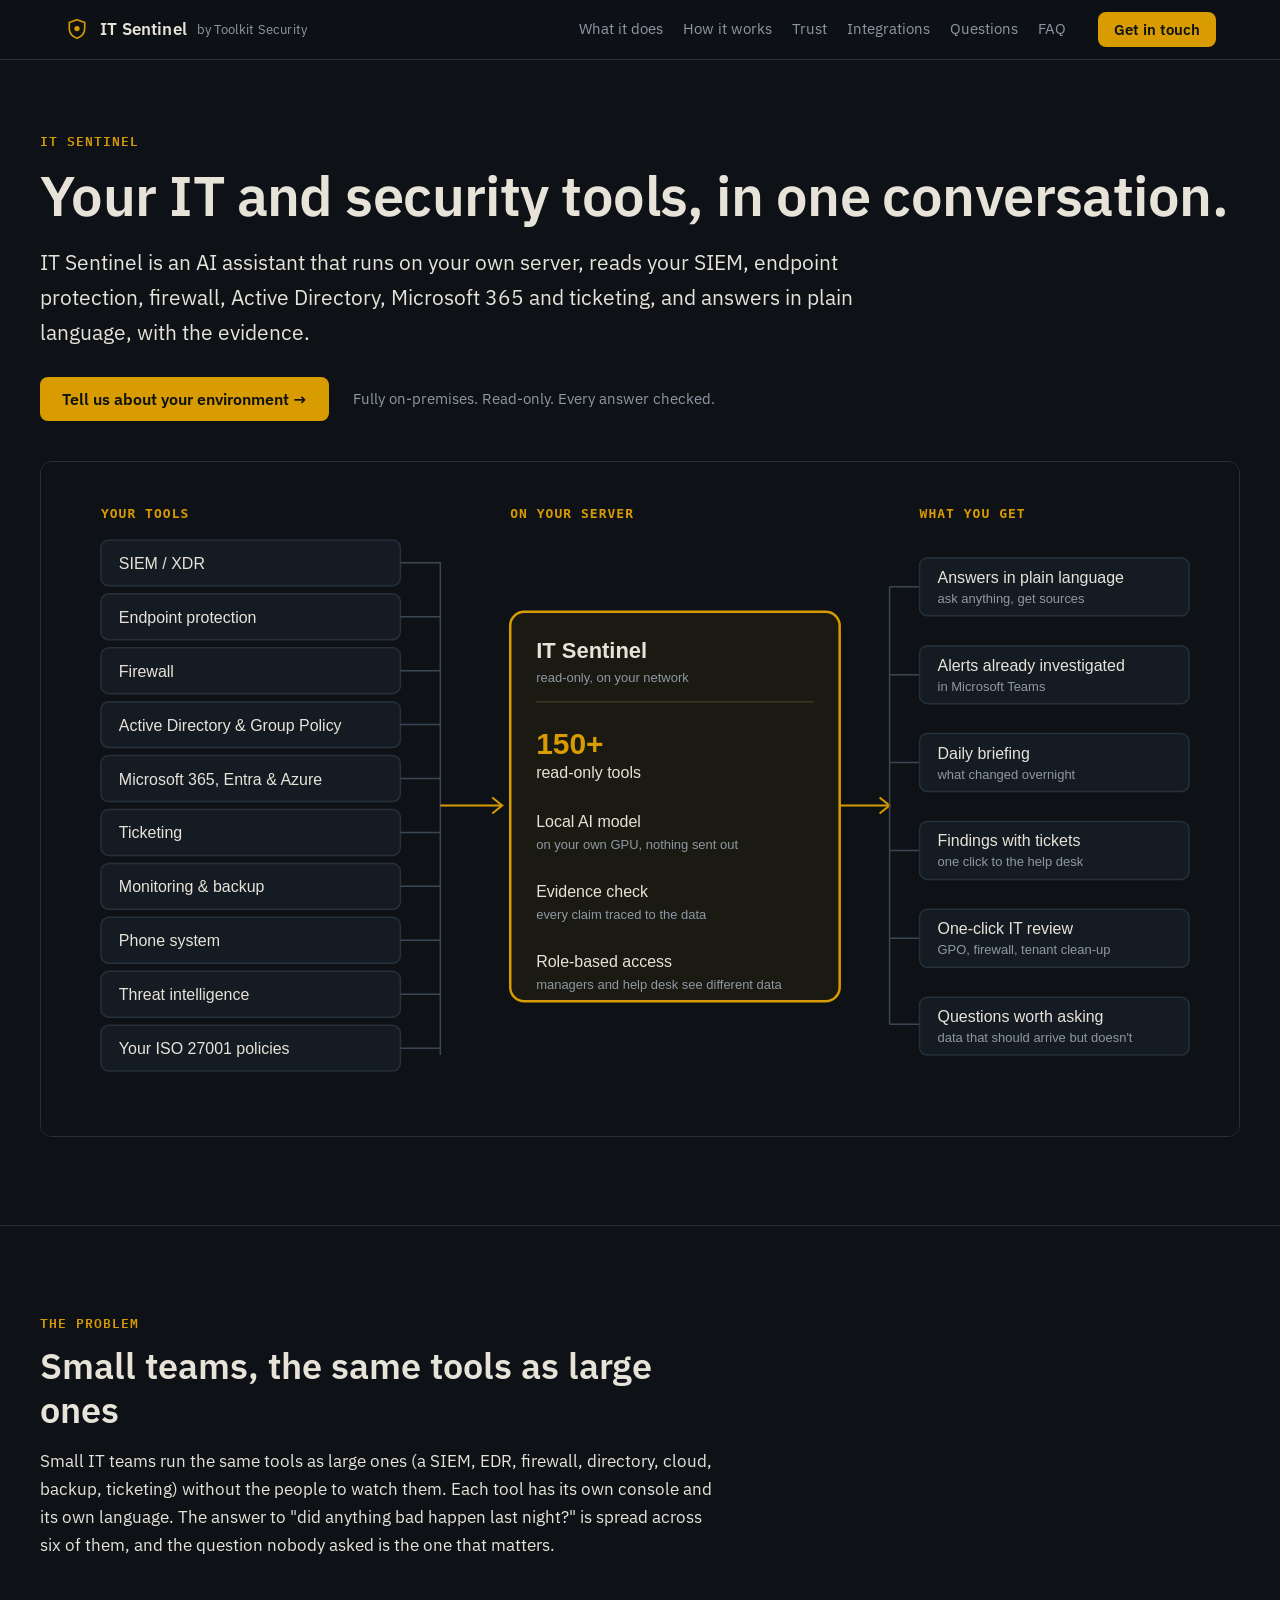
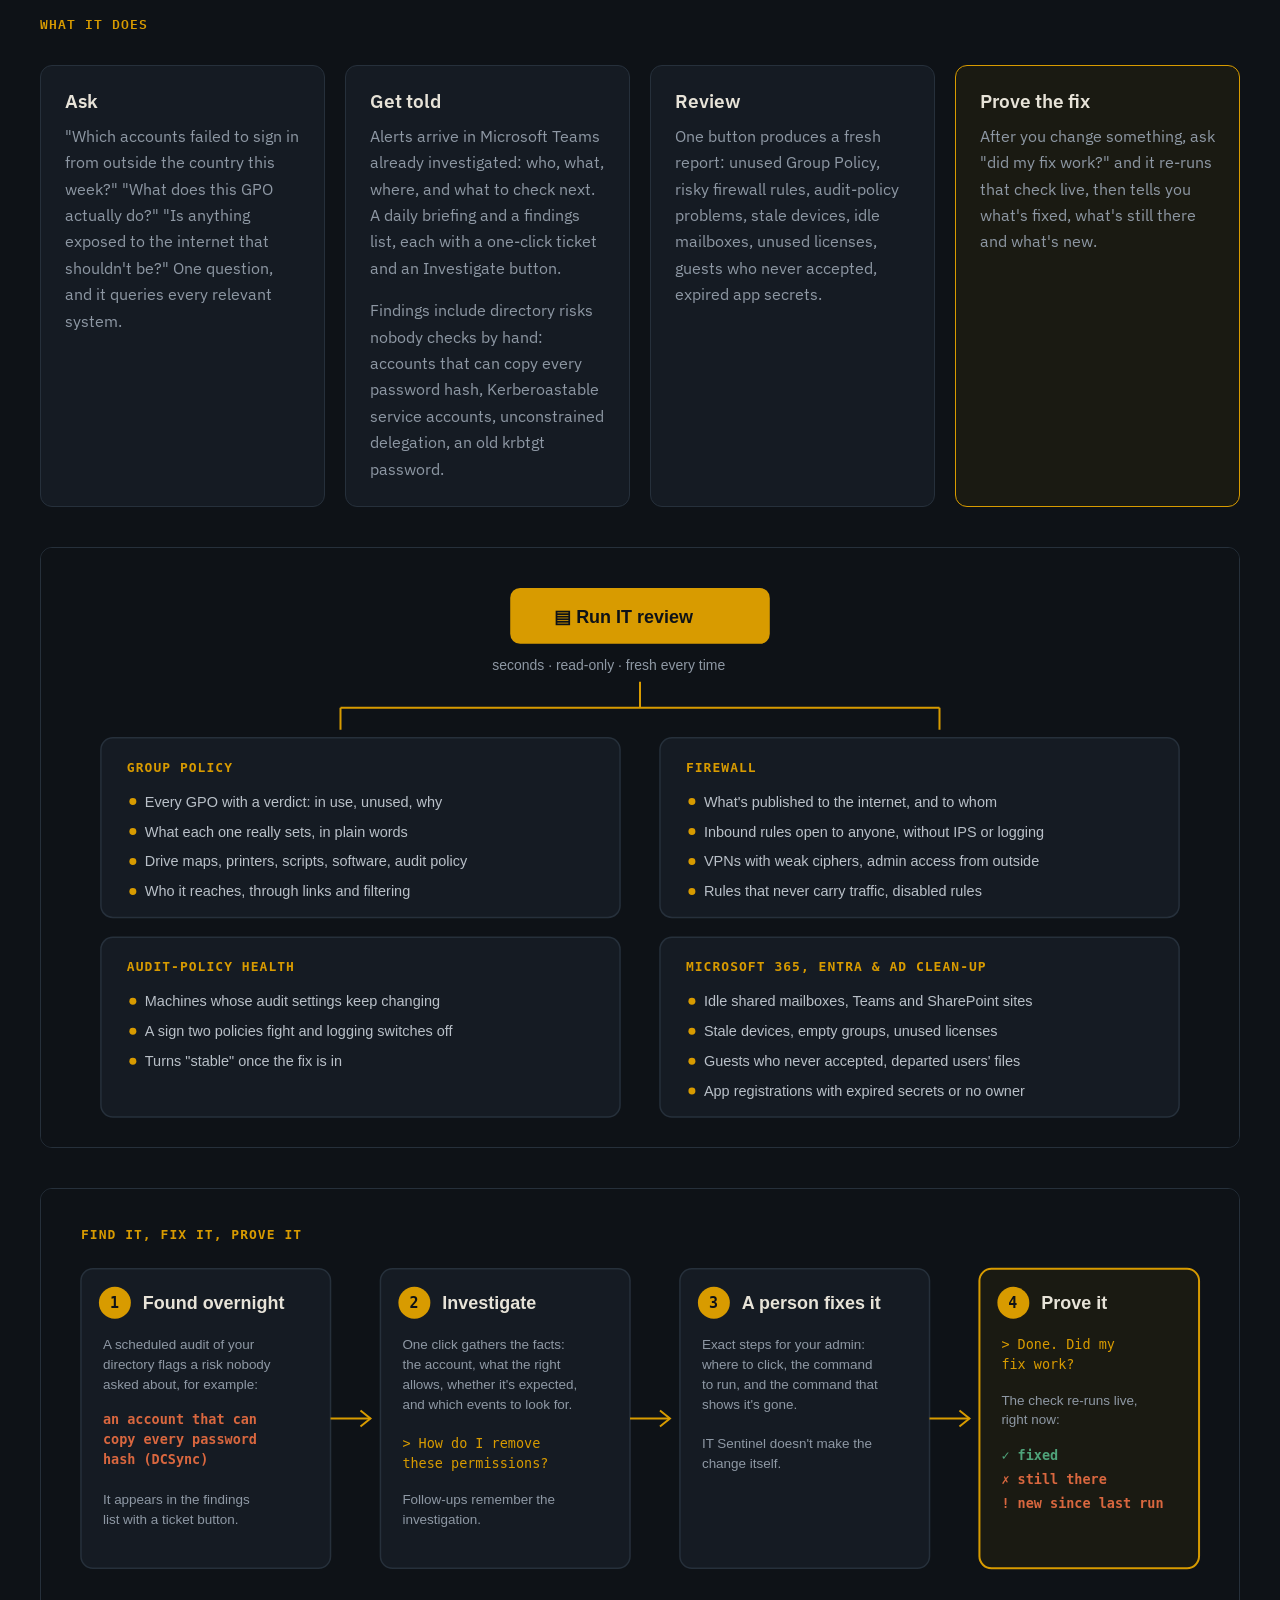
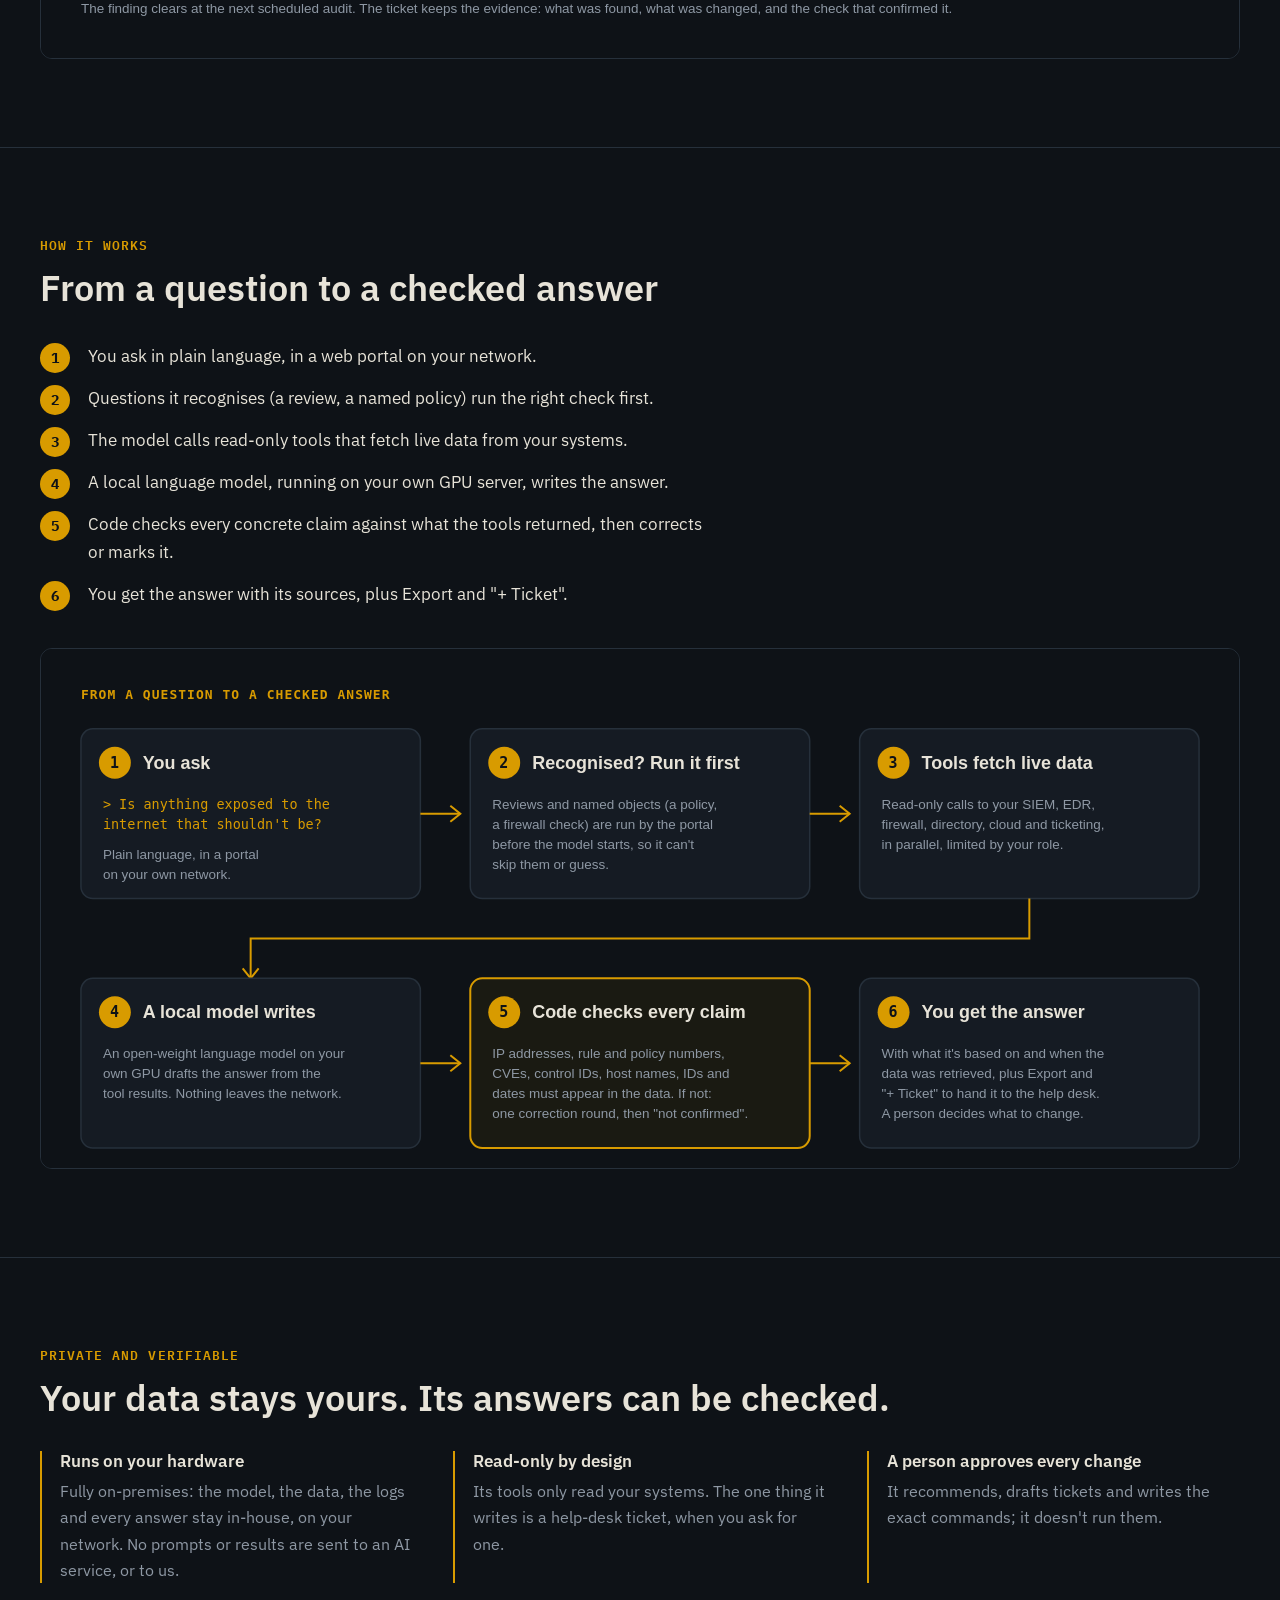
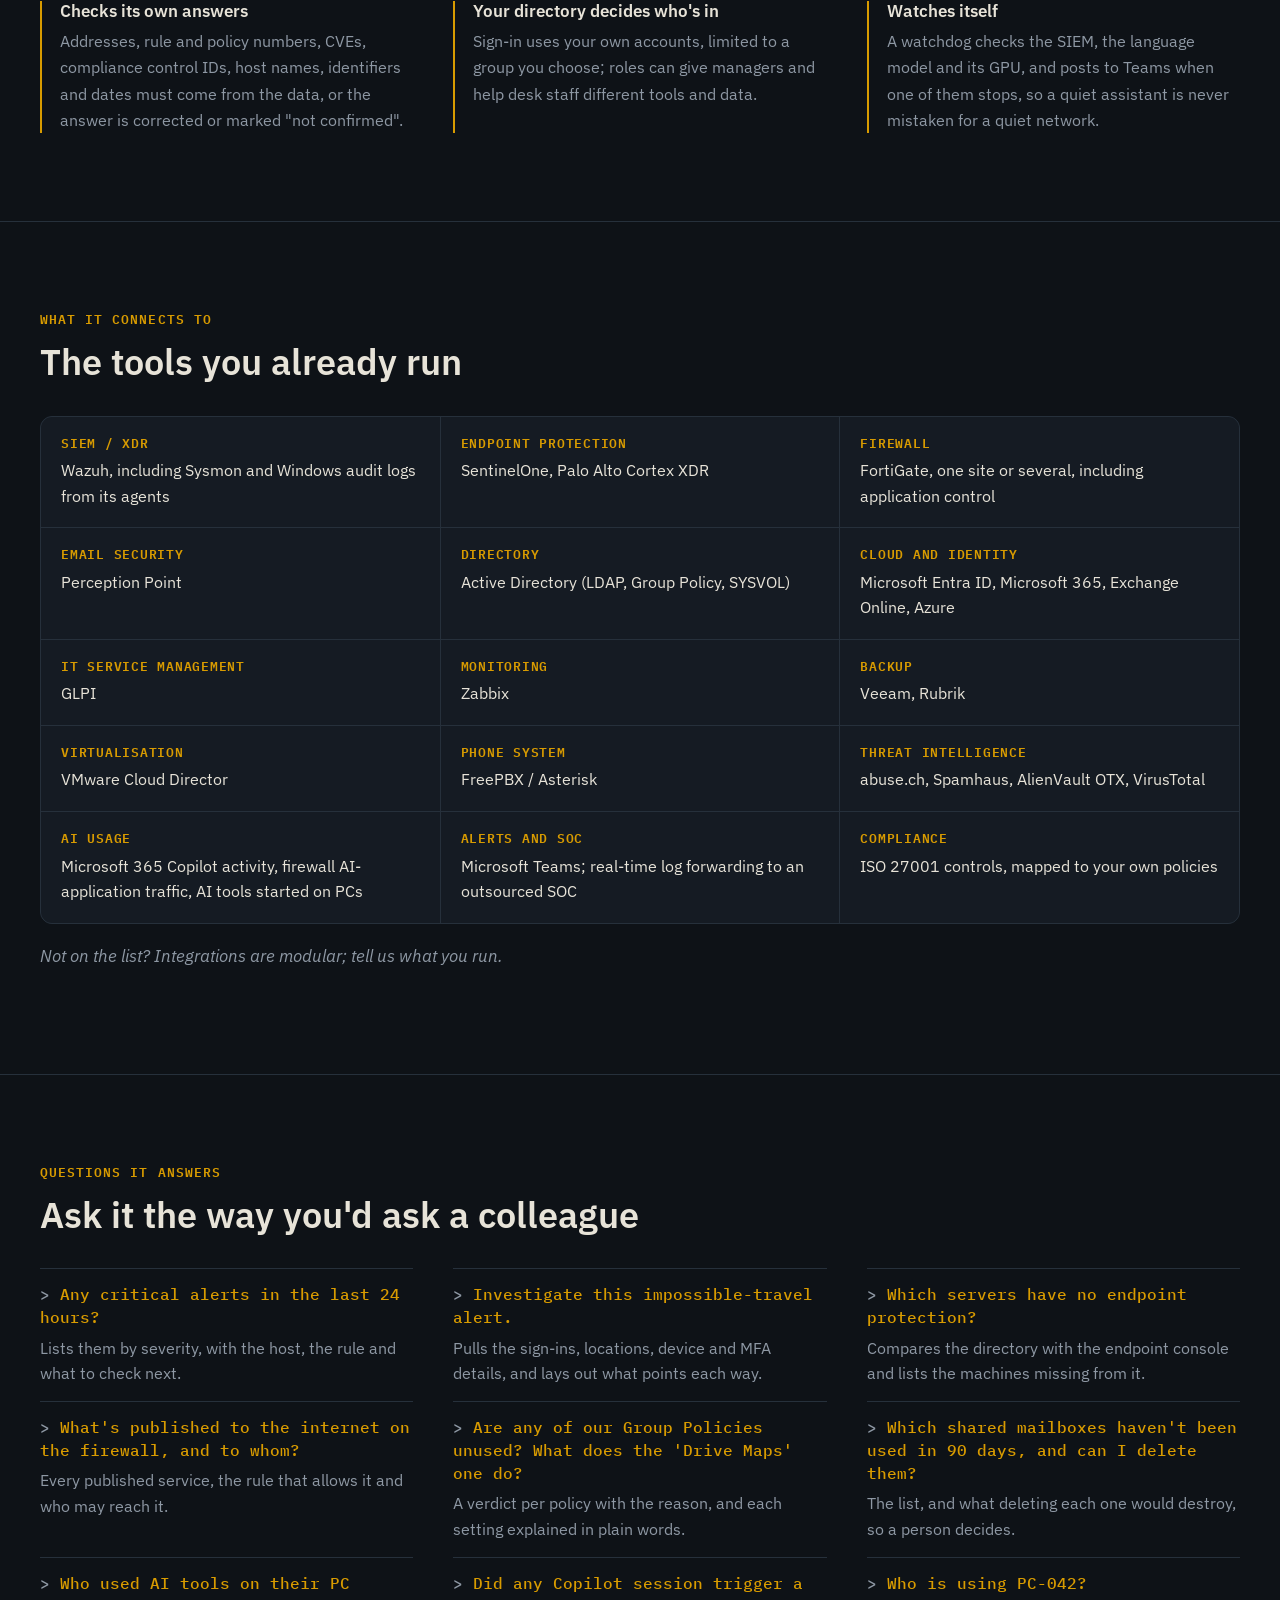
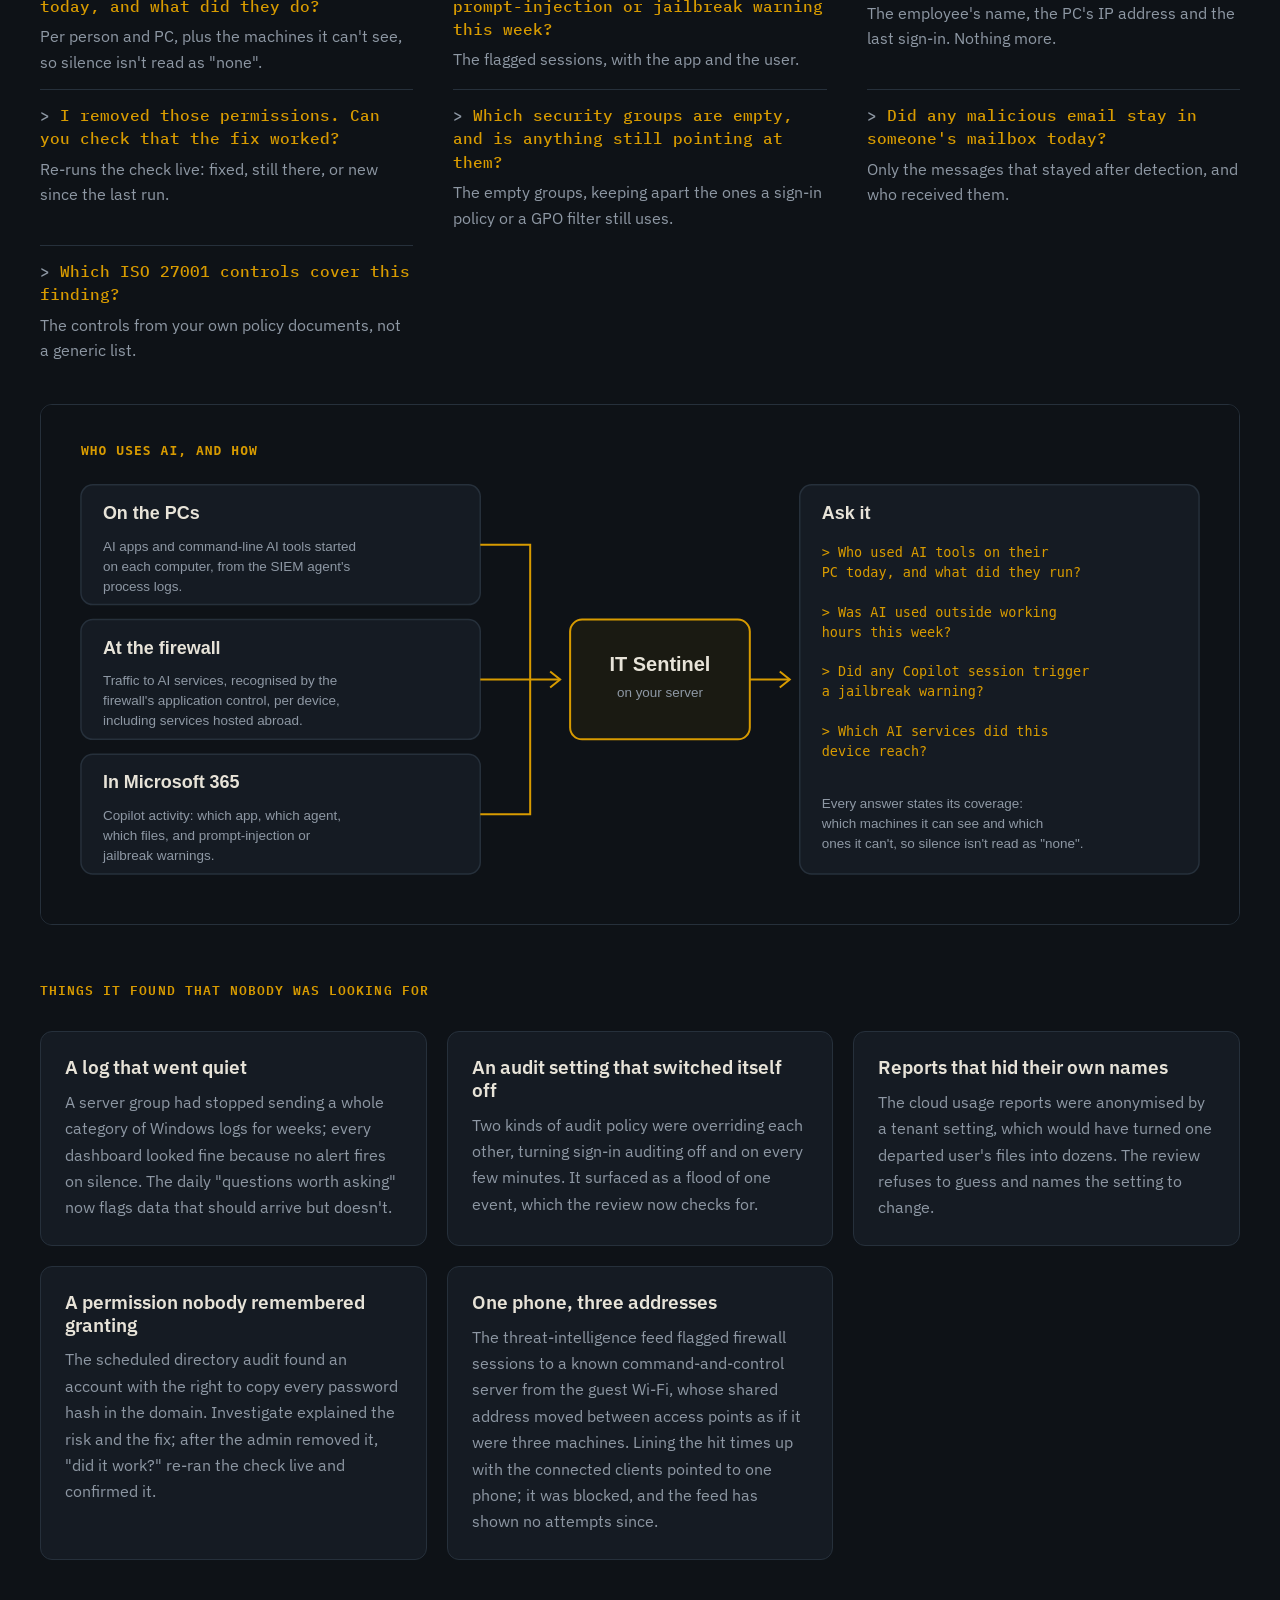
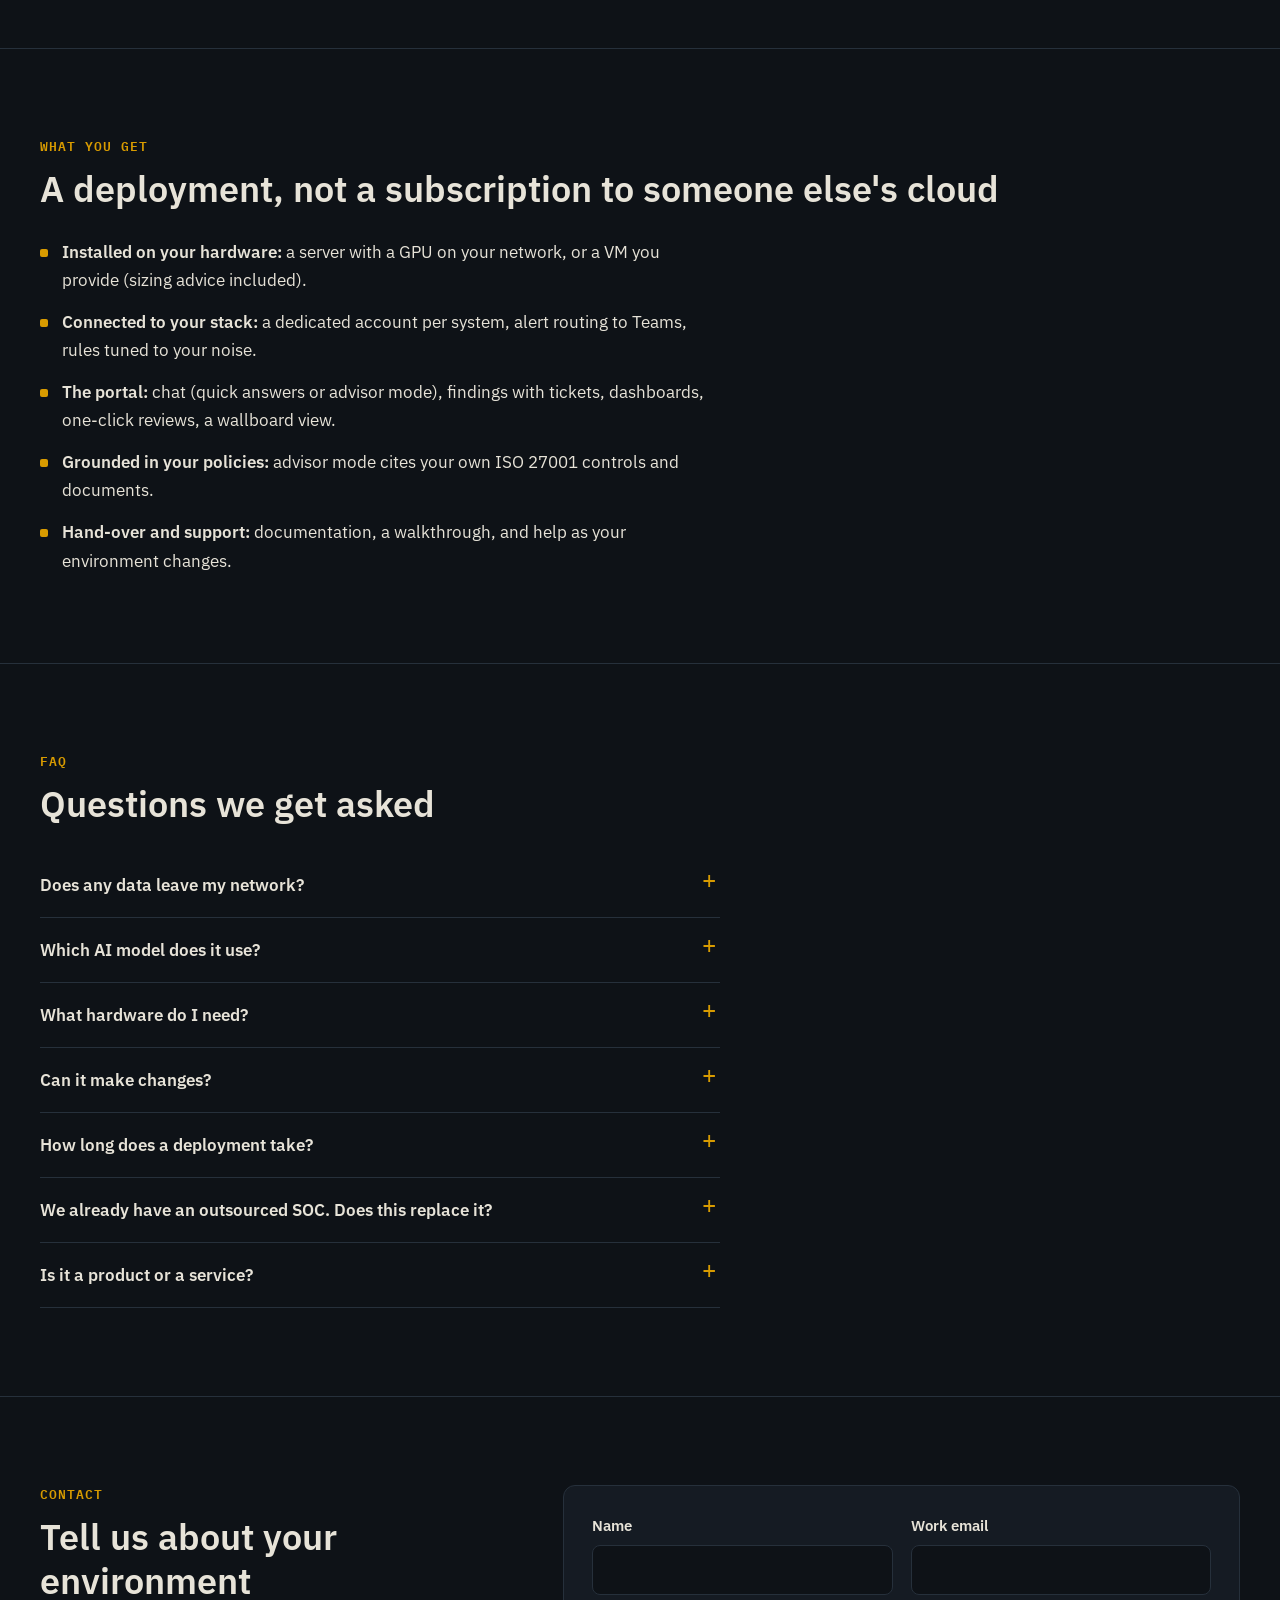
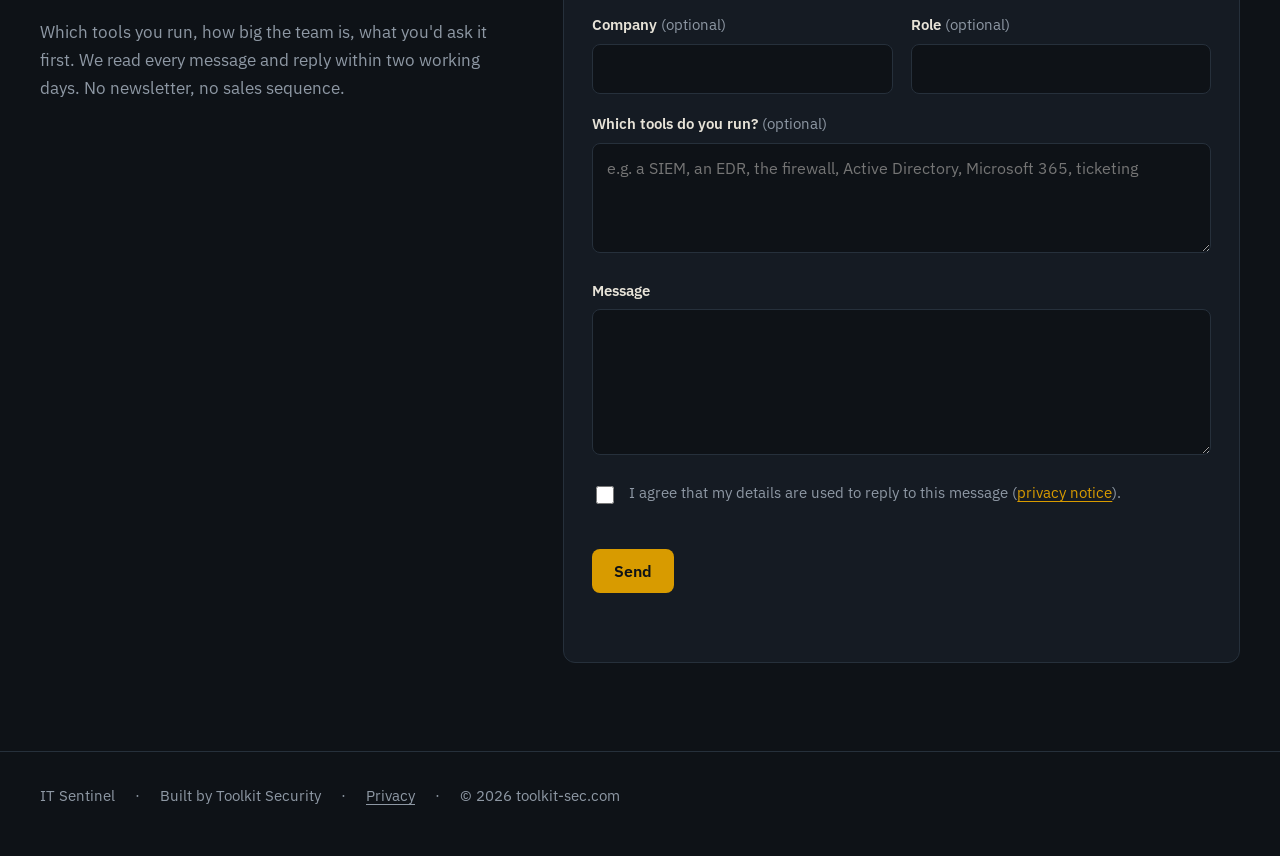
==== index.html @ 35f1684f "IT Sentinel website: home, privacy and 404 pages, contact form function, security headers Co-Authore" ====
<!doctype html>
<html lang="en">
<head>
  <meta charset="utf-8">
  <meta name="viewport" content="width=device-width, initial-scale=1">
  <title>IT Sentinel, built by Toolkit Security</title>
  <meta name="description" content="IT Sentinel is an AI assistant for IT and security teams that runs on your own server, reads your security and IT tools, and answers in plain language, with the evidence.">
  <link rel="canonical" href="https://toolkit-sec.com/">
  <meta name="theme-color" content="#0E1217">
  <meta property="og:type" content="website">
  <meta property="og:site_name" content="IT Sentinel">
  <meta property="og:title" content="IT Sentinel: your IT and security tools, in one conversation">
  <meta property="og:description" content="An AI assistant that runs on your own server, reads your SIEM, endpoint protection, firewall, Active Directory, Microsoft 365 and ticketing, and answers with the evidence.">
  <meta property="og:url" content="https://toolkit-sec.com/">
  <meta property="og:image" content="https://toolkit-sec.com/assets/og-image.png">
  <meta name="twitter:card" content="summary_large_image">
  <link rel="icon" href="/assets/favicon.svg" type="image/svg+xml">
  <link rel="preconnect" href="https://fonts.googleapis.com">
  <link rel="preconnect" href="https://fonts.gstatic.com" crossorigin>
  <link rel="stylesheet" href="https://fonts.googleapis.com/css2?family=IBM+Plex+Mono:wght@400;500;600&family=IBM+Plex+Sans:wght@400;600;700&display=swap">
  <link rel="stylesheet" href="/assets/css/site.css">
  <script src="https://challenges.cloudflare.com/turnstile/v0/api.js" async defer></script>
  <script src="/assets/js/site.js" defer></script>
</head>
<body>
<a class="skip" href="#main">Skip to content</a>

<header class="site-header">
  <div class="inner">
    <a class="brand" href="/"><img src="/assets/favicon.svg" alt="" width="26" height="26">IT Sentinel <small>by Toolkit Security</small></a>
    <nav class="site-nav" aria-label="Sections">
      <a href="#what">What it does</a>
      <a href="#how">How it works</a>
      <a href="#trust">Trust</a>
      <a href="#connects">Integrations</a>
      <a href="#examples">Questions</a>
      <a href="#faq">FAQ</a>
    </nav>
    <a class="btn btn-small" href="#contact">Get in touch</a>
  </div>
</header>

<main id="main">

  <!-- Hero -->
  <section class="section hero" aria-labelledby="hero-title">
    <div class="wrap">
      <p class="eyebrow">IT Sentinel</p>
      <h1 id="hero-title">Your IT and security tools, in one conversation.</h1>
      <p class="lead">IT Sentinel is an AI assistant that runs on your own server, reads your SIEM, endpoint
        protection, firewall, Active Directory, Microsoft 365 and ticketing, and answers in plain
        language, with the evidence.</p>
      <div class="actions">
        <a class="btn" href="#contact">Tell us about your environment →</a>
        <span class="muted">Fully on-premises. Read-only. Every answer checked.</span>
      </div>
      <figure class="figure">
        <img src="/infographics/how-it-works.svg" width="1200" height="675"
             alt="Your tools (SIEM, endpoint protection, firewall, Active Directory, Microsoft 365, ticketing, monitoring, backup, threat intelligence and your policies) feed IT Sentinel on your own server, which gives you answers, alerts, findings and one-click reviews.">
      </figure>
    </div>
  </section>

  <!-- The problem + what it does -->
  <section class="section" id="what" aria-labelledby="what-title">
    <div class="wrap">
      <p class="eyebrow">The problem</p>
      <div class="text">
        <h2 id="what-title">Small teams, the same tools as large ones</h2>
        <p>Small IT teams run the same tools as large ones (a SIEM, EDR, firewall, directory, cloud,
          backup, ticketing) without the people to watch them. Each tool has its own console and its own
          language. The answer to "did anything bad happen last night?" is spread across six of them,
          and the question nobody asked is the one that matters.</p>
      </div>

      <p class="eyebrow spaced">What it does</p>
      <div class="cards">
        <article class="card">
          <h3>Ask</h3>
          <p>"Which accounts failed to sign in from outside the country this week?" "What does this GPO
            actually do?" "Is anything exposed to the internet that shouldn't be?" One question, and it
            queries every relevant system.</p>
        </article>
        <article class="card">
          <h3>Get told</h3>
          <p>Alerts arrive in Microsoft Teams already investigated: who, what, where, and what to check
            next. A daily briefing and a findings list, each with a one-click ticket and an Investigate
            button.</p>
          <p>Findings include directory risks nobody checks by hand: accounts that can copy every
            password hash, Kerberoastable service accounts, unconstrained delegation, an old krbtgt
            password.</p>
        </article>
        <article class="card">
          <h3>Review</h3>
          <p>One button produces a fresh report: unused Group Policy, risky firewall rules, audit-policy
            problems, stale devices, idle mailboxes, unused licenses, guests who never accepted, expired
            app secrets.</p>
        </article>
        <article class="card hot">
          <h3>Prove the fix</h3>
          <p>After you change something, ask "did my fix work?" and it re-runs that check live, then
            tells you what's fixed, what's still there and what's new.</p>
        </article>
      </div>

      <figure class="figure">
        <img src="/infographics/one-click-review.svg" width="1200" height="600" loading="lazy"
             alt="One click runs a fresh IT review covering Group Policy, the firewall, audit-policy health, and Microsoft 365, Entra and Active Directory clean-up.">
      </figure>
      <figure class="figure">
        <img src="/infographics/find-fix-verify.svg" width="1200" height="470" loading="lazy"
             alt="Find it, fix it, prove it: a scheduled audit finds a risk, one click investigates it, a person applies the exact fix, and asking 'did my fix work?' re-runs the check live.">
      </figure>
    </div>
  </section>

  <!-- How it works -->
  <section class="section" id="how" aria-labelledby="how-title">
    <div class="wrap">
      <p class="eyebrow">How it works</p>
      <h2 id="how-title">From a question to a checked answer</h2>
      <ol class="steps">
        <li>You ask in plain language, in a web portal on your network.</li>
        <li>Questions it recognises (a review, a named policy) run the right check first.</li>
        <li>The model calls read-only tools that fetch live data from your systems.</li>
        <li>A local language model, running on your own GPU server, writes the answer.</li>
        <li>Code checks every concrete claim against what the tools returned, then corrects or marks it.</li>
        <li>You get the answer with its sources, plus Export and "+ Ticket".</li>
      </ol>
      <figure class="figure">
        <img src="/infographics/answer-pipeline.svg" width="1200" height="520" loading="lazy"
             alt="Six steps: you ask; recognised questions run the right check first; read-only tools fetch live data; a local model writes the answer; code checks every claim against the data; you get the answer with sources, export and a ticket button.">
      </figure>
    </div>
  </section>

  <!-- Trust -->
  <section class="section" id="trust" aria-labelledby="trust-title">
    <div class="wrap">
      <p class="eyebrow">Private and verifiable</p>
      <h2 id="trust-title">Your data stays yours. Its answers can be checked.</h2>
      <div class="points">
        <div><h3>Runs on your hardware</h3>
          <p>Fully on-premises: the model, the data, the logs and every answer stay in-house, on your
            network. No prompts or results are sent to an AI service, or to us.</p></div>
        <div><h3>Read-only by design</h3>
          <p>Its tools only read your systems. The one thing it writes is a help-desk ticket, when you
            ask for one.</p></div>
        <div><h3>A person approves every change</h3>
          <p>It recommends, drafts tickets and writes the exact commands; it doesn't run them.</p></div>
        <div><h3>Checks its own answers</h3>
          <p>Addresses, rule and policy numbers, CVEs, compliance control IDs, host names, identifiers
            and dates must come from the data, or the answer is corrected or marked "not confirmed".</p></div>
        <div><h3>Your directory decides who's in</h3>
          <p>Sign-in uses your own accounts, limited to a group you choose; roles can give managers and
            help desk staff different tools and data.</p></div>
        <div><h3>Watches itself</h3>
          <p>A watchdog checks the SIEM, the language model and its GPU, and posts to Teams when one of
            them stops, so a quiet assistant is never mistaken for a quiet network.</p></div>
      </div>
    </div>
  </section>

  <!-- Integrations -->
  <section class="section" id="connects" aria-labelledby="connects-title">
    <div class="wrap">
      <p class="eyebrow">What it connects to</p>
      <h2 id="connects-title">The tools you already run</h2>
      <dl class="grid-int">
        <div><dt>SIEM / XDR</dt><dd>Wazuh, including Sysmon and Windows audit logs from its agents</dd></div>
        <div><dt>Endpoint protection</dt><dd>SentinelOne, Palo Alto Cortex XDR</dd></div>
        <div><dt>Firewall</dt><dd>FortiGate, one site or several, including application control</dd></div>
        <div><dt>Email security</dt><dd>Perception Point</dd></div>
        <div><dt>Directory</dt><dd>Active Directory (LDAP, Group Policy, SYSVOL)</dd></div>
        <div><dt>Cloud and identity</dt><dd>Microsoft Entra ID, Microsoft 365, Exchange Online, Azure</dd></div>
        <div><dt>IT service management</dt><dd>GLPI</dd></div>
        <div><dt>Monitoring</dt><dd>Zabbix</dd></div>
        <div><dt>Backup</dt><dd>Veeam, Rubrik</dd></div>
        <div><dt>Virtualisation</dt><dd>VMware Cloud Director</dd></div>
        <div><dt>Phone system</dt><dd>FreePBX / Asterisk</dd></div>
        <div><dt>Threat intelligence</dt><dd>abuse.ch, Spamhaus, AlienVault OTX, VirusTotal</dd></div>
        <div><dt>AI usage</dt><dd>Microsoft 365 Copilot activity, firewall AI-application traffic, AI tools started on PCs</dd></div>
        <div><dt>Alerts and SOC</dt><dd>Microsoft Teams; real-time log forwarding to an outsourced SOC</dd></div>
        <div><dt>Compliance</dt><dd>ISO 27001 controls, mapped to your own policies</dd></div>
      </dl>
      <p class="note">Not on the list? Integrations are modular; tell us what you run.</p>
    </div>
  </section>

  <!-- Example questions -->
  <section class="section" id="examples" aria-labelledby="examples-title">
    <div class="wrap">
      <p class="eyebrow">Questions it answers</p>
      <h2 id="examples-title">Ask it the way you'd ask a colleague</h2>
      <dl class="qa">
        <div><dt>Any critical alerts in the last 24 hours?</dt>
          <dd>Lists them by severity, with the host, the rule and what to check next.</dd></div>
        <div><dt>Investigate this impossible-travel alert.</dt>
          <dd>Pulls the sign-ins, locations, device and MFA details, and lays out what points each way.</dd></div>
        <div><dt>Which servers have no endpoint protection?</dt>
          <dd>Compares the directory with the endpoint console and lists the machines missing from it.</dd></div>
        <div><dt>What's published to the internet on the firewall, and to whom?</dt>
          <dd>Every published service, the rule that allows it and who may reach it.</dd></div>
        <div><dt>Are any of our Group Policies unused? What does the 'Drive Maps' one do?</dt>
          <dd>A verdict per policy with the reason, and each setting explained in plain words.</dd></div>
        <div><dt>Which shared mailboxes haven't been used in 90 days, and can I delete them?</dt>
          <dd>The list, and what deleting each one would destroy, so a person decides.</dd></div>
        <div><dt>Who used AI tools on their PC today, and what did they do?</dt>
          <dd>Per person and PC, plus the machines it can't see, so silence isn't read as "none".</dd></div>
        <div><dt>Did any Copilot session trigger a prompt-injection or jailbreak warning this week?</dt>
          <dd>The flagged sessions, with the app and the user.</dd></div>
        <div><dt>Who is using PC-042?</dt>
          <dd>The employee's name, the PC's IP address and the last sign-in. Nothing more.</dd></div>
        <div><dt>I removed those permissions. Can you check that the fix worked?</dt>
          <dd>Re-runs the check live: fixed, still there, or new since the last run.</dd></div>
        <div><dt>Which security groups are empty, and is anything still pointing at them?</dt>
          <dd>The empty groups, keeping apart the ones a sign-in policy or a GPO filter still uses.</dd></div>
        <div><dt>Did any malicious email stay in someone's mailbox today?</dt>
          <dd>Only the messages that stayed after detection, and who received them.</dd></div>
        <div><dt>Which ISO 27001 controls cover this finding?</dt>
          <dd>The controls from your own policy documents, not a generic list.</dd></div>
      </dl>

      <figure class="figure">
        <img src="/infographics/ai-usage.svg" width="1200" height="520" loading="lazy"
             alt="Who uses AI, and how: AI tools started on the PCs, AI traffic seen by the firewall, and Microsoft 365 Copilot activity feed one answer, which always states which machines it can and can't see.">
      </figure>

      <div class="stories">
        <p class="eyebrow">Things it found that nobody was looking for</p>
        <div class="cards">
          <article class="card"><h3>A log that went quiet</h3>
            <p>A server group had stopped sending a whole category of Windows logs for weeks; every
              dashboard looked fine because no alert fires on silence. The daily "questions worth asking"
              now flags data that should arrive but doesn't.</p></article>
          <article class="card"><h3>An audit setting that switched itself off</h3>
            <p>Two kinds of audit policy were overriding each other, turning sign-in auditing off and on
              every few minutes. It surfaced as a flood of one event, which the review now checks for.</p></article>
          <article class="card"><h3>Reports that hid their own names</h3>
            <p>The cloud usage reports were anonymised by a tenant setting, which would have turned one
              departed user's files into dozens. The review refuses to guess and names the setting to
              change.</p></article>
          <article class="card"><h3>A permission nobody remembered granting</h3>
            <p>The scheduled directory audit found an account with the right to copy every password hash
              in the domain. Investigate explained the risk and the fix; after the admin removed it, "did
              it work?" re-ran the check live and confirmed it.</p></article>
          <article class="card"><h3>One phone, three addresses</h3>
            <p>The threat-intelligence feed flagged firewall sessions to a known command-and-control server
              from the guest Wi-Fi, whose shared address moved between access points as if it were three
              machines. Lining the hit times up with the connected clients pointed to one phone; it was
              blocked, and the feed has shown no attempts since.</p></article>
        </div>
      </div>
    </div>
  </section>

  <!-- What you get -->
  <section class="section" id="get" aria-labelledby="get-title">
    <div class="wrap">
      <p class="eyebrow">What you get</p>
      <h2 id="get-title">A deployment, not a subscription to someone else's cloud</h2>
      <ul class="list">
        <li><strong>Installed on your hardware:</strong> a server with a GPU on your network, or a VM you
          provide (sizing advice included).</li>
        <li><strong>Connected to your stack:</strong> a dedicated account per system, alert routing to
          Teams, rules tuned to your noise.</li>
        <li><strong>The portal:</strong> chat (quick answers or advisor mode), findings with tickets,
          dashboards, one-click reviews, a wallboard view.</li>
        <li><strong>Grounded in your policies:</strong> advisor mode cites your own ISO 27001 controls and
          documents.</li>
        <li><strong>Hand-over and support:</strong> documentation, a walkthrough, and help as your
          environment changes.</li>
      </ul>
    </div>
  </section>

  <!-- FAQ -->
  <section class="section" id="faq" aria-labelledby="faq-title">
    <div class="wrap">
      <p class="eyebrow">FAQ</p>
      <h2 id="faq-title">Questions we get asked</h2>
      <div class="faq">
        <details><summary>Does any data leave my network?</summary>
          <p>No. IT Sentinel is fully on-premises: everything it collects, stores and writes stays on your
            server. Nothing goes to an AI service, and nothing comes to us. Integrations that are
            themselves cloud services (Microsoft 365, a cloud EDR) are read through their APIs into your
            server, as your admins already do.</p></details>
        <details><summary>Which AI model does it use?</summary>
          <p>An open-weight model that runs locally; the exact model depends on your hardware.</p></details>
        <details><summary>What hardware do I need?</summary>
          <p>A server or workstation with a recent NVIDIA GPU (16 GB of VRAM is a good start). Exact sizing
            depends on your environment.</p></details>
        <details><summary>Can it make changes?</summary>
          <p>No. It's read-only. It drafts tickets and exact steps for a person.</p></details>
        <details><summary>How long does a deployment take?</summary>
          <p>It depends on how many systems you connect. First answers usually come within days, tuning
            over the first weeks.</p></details>
        <details><summary>We already have an outsourced SOC. Does this replace it?</summary>
          <p>No, it works next to it. It can forward the logs your SOC needs in real time, and it answers
            the questions a SOC doesn't: what's in your directory, your Microsoft 365 tenant and your Group
            Policy.</p></details>
        <details><summary>Is it a product or a service?</summary>
          <p>Both: the software plus the work of connecting and tuning it.</p></details>
      </div>
    </div>
  </section>

  <!-- Contact -->
  <section class="section" id="contact" aria-labelledby="contact-title">
    <div class="wrap contact-grid">
      <div>
        <p class="eyebrow">Contact</p>
        <h2 id="contact-title">Tell us about your environment</h2>
        <p class="muted">Which tools you run, how big the team is, what you'd ask it first. We read every
          message and reply within two working days. No newsletter, no sales sequence.</p>
      </div>
      <div>
        <form id="contact-form" action="/api/contact" method="post" novalidate>
          <div class="row2">
            <div><label for="f-name">Name</label>
              <input id="f-name" name="name" type="text" autocomplete="name" maxlength="120" required></div>
            <div><label for="f-email">Work email</label>
              <input id="f-email" name="email" type="email" autocomplete="email" maxlength="200" required></div>
          </div>
          <div class="row2">
            <div><label for="f-company">Company <span class="opt">(optional)</span></label>
              <input id="f-company" name="company" type="text" autocomplete="organization" maxlength="160"></div>
            <div><label for="f-role">Role <span class="opt">(optional)</span></label>
              <input id="f-role" name="role" type="text" autocomplete="organization-title" maxlength="120"></div>
          </div>
          <div><label for="f-tools">Which tools do you run? <span class="opt">(optional)</span></label>
            <textarea id="f-tools" name="tools" maxlength="1000" rows="3"
                      placeholder="e.g. a SIEM, an EDR, the firewall, Active Directory, Microsoft 365, ticketing"></textarea></div>
          <div><label for="f-message">Message</label>
            <textarea id="f-message" name="message" maxlength="4000" rows="5" required></textarea></div>
          <label class="consent"><input type="checkbox" name="consent" value="on" required>
            <span>I agree that my details are used to reply to this message (<a href="/privacy">privacy notice</a>).</span></label>
          <div class="cf-turnstile" data-sitekey="REPLACE_WITH_TURNSTILE_SITE_KEY" data-theme="dark"></div>
          <div><button class="btn" type="submit">Send</button></div>
          <p class="status" id="form-status" role="status" aria-live="polite"></p>
        </form>
        <div class="thanks" id="thanks" tabindex="-1">
          <h3>Thanks, your message is on its way.</h3>
          <p class="muted">We'll reply within two working days.</p>
        </div>
      </div>
    </div>
  </section>
</main>

<footer class="site-footer">
  <div class="wrap">
    <span>IT Sentinel</span><span>·</span><span>Built by Toolkit Security</span><span>·</span>
    <a href="/privacy">Privacy</a><span>·</span><span>© <span id="year">2026</span> toolkit-sec.com</span>
  </div>
</footer>
</body>
</html>
---- assets/css/site.css ----
/* IT Sentinel, built by Toolkit Security
   All colours, fonts and radii are the tokens in :root. Change the theme there only. */

:root {
  --bg:          #0E1217;  /* page background */
  --panel:       #151B23;  /* cards, header, form fields */
  --panel-hot:   #1A1A12;  /* highlighted card */
  --line:        #26303B;  /* borders, dividers */
  --line-strong: #3A4654;  /* hover borders */
  --text:        #E7E3D8;  /* body text */
  --muted:       #8E98A4;  /* secondary text */
  --accent:      #D89B00;  /* buttons, links, key labels (sparingly) */
  --accent-ink:  #0E1217;  /* text on an accent background */
  --accent-soft: rgba(216, 155, 0, .12);
  --question:    #D89B00;  /* example questions, set in mono */
  --ok:          #4FA37A;
  --risk:        #D9673F;

  --font-sans: 'IBM Plex Sans', system-ui, -apple-system, 'Segoe UI', Arial, sans-serif;
  --font-mono: 'IBM Plex Mono', ui-monospace, 'Cascadia Code', Consolas, monospace;
  --radius:    12px;
  --radius-sm: 8px;
  --measure:   68ch;
  --wide:      1200px;
}

*, *::before, *::after { box-sizing: border-box; }
html { -webkit-text-size-adjust: 100%; scroll-padding-top: 76px; }
@media (prefers-reduced-motion: no-preference) { html { scroll-behavior: smooth; } }

body {
  margin: 0;
  background: var(--bg);
  color: var(--text);
  font: 400 17px/1.65 var(--font-sans);
}
img { max-width: 100%; height: auto; display: block; }
a { color: var(--accent); text-underline-offset: 3px; }
a:hover { text-decoration-thickness: 2px; }
:focus-visible { outline: 2px solid var(--accent); outline-offset: 3px; border-radius: 4px; }
strong { color: var(--text); font-weight: 600; }

.skip { position: absolute; left: -999px; top: 8px; background: var(--accent); color: var(--accent-ink);
        padding: 8px 14px; border-radius: var(--radius-sm); font-weight: 600; z-index: 100; }
.skip:focus { left: 16px; }

/* ── Header ─────────────────────────────────────────────── */
.site-header {
  position: sticky; top: 0; z-index: 50;
  background: color-mix(in srgb, var(--bg) 92%, transparent);
  backdrop-filter: blur(6px);
  border-bottom: 1px solid var(--line);
}
.site-header .inner {
  max-width: var(--wide); margin: 0 auto; padding: 12px 24px;
  display: flex; align-items: center; gap: 24px;
}
.brand { display: flex; align-items: center; gap: 10px; color: var(--text); text-decoration: none;
         font-weight: 600; letter-spacing: .01em; white-space: nowrap; }
.brand img { width: 26px; height: 26px; }
.brand small { color: var(--muted); font-weight: 400; font-size: 13px; }
.site-nav { display: flex; gap: 20px; margin-left: auto; }
.site-nav a { color: var(--muted); text-decoration: none; font-size: 15px; }
.site-nav a:hover { color: var(--text); }
.site-header .btn { margin-left: 8px; }
@media (max-width: 900px) {
  .site-nav { display: none; }
  .site-header .btn { margin-left: auto; }
  .brand small { display: none; }
}

/* ── Buttons ────────────────────────────────────────────── */
.btn {
  display: inline-block; background: var(--accent); color: var(--accent-ink);
  font: 600 16px/1 var(--font-sans); padding: 14px 22px; border-radius: var(--radius-sm);
  border: 0; cursor: pointer; text-decoration: none;
}
.btn:hover { filter: brightness(1.08); text-decoration: none; }
.btn-small { padding: 10px 16px; font-size: 15px; }
.btn[disabled] { opacity: .6; cursor: progress; }

/* ── Layout ─────────────────────────────────────────────── */
main { display: block; }
.section { padding: 88px 24px; border-top: 1px solid var(--line); }
.section:first-of-type { border-top: 0; }
.wrap { max-width: var(--wide); margin: 0 auto; }
.text { max-width: var(--measure); }
.eyebrow { font: 600 13px/1.4 var(--font-mono); color: var(--accent); letter-spacing: .08em;
           text-transform: uppercase; margin: 0 0 12px; }
h1, h2, h3 { line-height: 1.2; margin: 0 0 16px; font-weight: 600; }
h1 { font-size: clamp(34px, 5.5vw, 56px); letter-spacing: -.01em; }
h2 { font-size: clamp(26px, 3.6vw, 36px); }
h3 { font-size: 19px; }
p { margin: 0 0 16px; }
.lead { font-size: clamp(18px, 2.2vw, 21px); color: var(--text); }
.muted { color: var(--muted); }
.figure { margin: 40px 0 0; }
.figure img { width: 100%; border: 1px solid var(--line); border-radius: var(--radius); }
.figure figcaption { color: var(--muted); font-size: 14px; margin-top: 10px; }

/* ── Hero ───────────────────────────────────────────────── */
.hero { padding-top: 72px; }
.hero .lead { max-width: var(--measure); margin-bottom: 28px; }
.hero .actions { display: flex; flex-wrap: wrap; gap: 16px 24px; align-items: center; }
.hero .actions .muted { font-size: 15px; }

/* ── Cards ──────────────────────────────────────────────── */
.cards { display: grid; gap: 20px; grid-template-columns: repeat(auto-fit, minmax(250px, 1fr)); margin-top: 32px; }
.card { background: var(--panel); border: 1px solid var(--line); border-radius: var(--radius); padding: 24px; }
.card.hot { background: var(--panel-hot); border-color: var(--accent); }
.card h3 { margin-bottom: 10px; }
.card p, .card li { color: var(--muted); font-size: 16px; }
.card p:last-child { margin-bottom: 0; }

/* ── Steps (how it works) ───────────────────────────────── */
.steps { list-style: none; padding: 0; margin: 32px 0 0; display: grid; gap: 14px; max-width: var(--measure); counter-reset: s; }
.steps li { counter-increment: s; position: relative; padding-left: 48px; }
.steps li::before {
  content: counter(s); position: absolute; left: 0; top: 1px;
  width: 30px; height: 30px; border-radius: 50%; background: var(--accent); color: var(--accent-ink);
  font: 700 14px/30px var(--font-mono); text-align: center;
}

/* ── Trust list ─────────────────────────────────────────── */
.points { display: grid; gap: 18px 40px; grid-template-columns: repeat(auto-fit, minmax(300px, 1fr)); margin-top: 32px; }
.points div { border-left: 2px solid var(--accent); padding-left: 18px; }
.points h3 { font-size: 17px; margin-bottom: 6px; }
.points p { color: var(--muted); margin: 0; font-size: 16px; }

/* ── Integrations grid ──────────────────────────────────── */
.grid-int { display: grid; gap: 1px; background: var(--line); border: 1px solid var(--line);
            border-radius: var(--radius); overflow: hidden; margin-top: 32px;
            grid-template-columns: repeat(3, 1fr); }
@media (max-width: 900px) { .grid-int { grid-template-columns: repeat(2, 1fr); } }
@media (max-width: 560px) { .grid-int { grid-template-columns: 1fr; } }
.grid-int div { background: var(--panel); padding: 18px 20px; }
.grid-int dt { font: 600 12.5px/1.4 var(--font-mono); color: var(--accent); letter-spacing: .06em; text-transform: uppercase; margin-bottom: 6px; }
.grid-int dd { margin: 0; font-size: 15.5px; }
.note { margin-top: 18px; color: var(--muted); font-style: italic; }

/* ── Example questions (signature element) ─────────────── */
.qa { display: grid; gap: 14px 40px; grid-template-columns: repeat(auto-fit, minmax(340px, 1fr)); margin-top: 32px; }
.qa div { border-top: 1px solid var(--line); padding-top: 14px; }
.qa dt { font: 500 15.5px/1.5 var(--font-mono); color: var(--question); }
.qa dt::before { content: "> "; color: var(--muted); }
.qa dd { margin: 6px 0 0; color: var(--muted); font-size: 15.5px; }

.stories { margin-top: 56px; }
.stories .cards { grid-template-columns: repeat(auto-fit, minmax(320px, 1fr)); }

/* ── What you get ───────────────────────────────────────── */
.list { padding: 0; margin: 28px 0 0; list-style: none; max-width: var(--measure); display: grid; gap: 14px; }
.list li { padding-left: 22px; position: relative; }
.list li::before { content: ""; position: absolute; left: 0; top: .62em; width: 8px; height: 8px; border-radius: 2px; background: var(--accent); }

/* ── FAQ ────────────────────────────────────────────────── */
.faq { max-width: var(--measure); margin-top: 28px; }
.faq details { border-bottom: 1px solid var(--line); }
.faq summary { cursor: pointer; padding: 18px 32px 18px 0; font-weight: 600; list-style: none; position: relative; }
.faq summary::-webkit-details-marker { display: none; }
.faq summary::after { content: "+"; position: absolute; right: 4px; top: 14px; font: 400 24px/1 var(--font-mono); color: var(--accent); }
.faq details[open] summary::after { content: "−"; }
.faq details p { color: var(--muted); margin: 0 0 18px; }

/* ── Contact ────────────────────────────────────────────── */
.contact-grid { display: grid; gap: 40px; grid-template-columns: minmax(0, 1fr) minmax(0, 1.4fr); align-items: start; }
@media (max-width: 860px) { .contact-grid { grid-template-columns: 1fr; } }
form { background: var(--panel); border: 1px solid var(--line); border-radius: var(--radius); padding: 28px; display: grid; gap: 18px; }
.row2 { display: grid; gap: 18px; grid-template-columns: 1fr 1fr; }
@media (max-width: 560px) { .row2 { grid-template-columns: 1fr; } form { padding: 20px; } }
label { display: block; font-weight: 600; font-size: 15px; margin-bottom: 6px; }
label .opt { color: var(--muted); font-weight: 400; }
input[type=text], input[type=email], textarea {
  width: 100%; background: var(--bg); color: var(--text); border: 1px solid var(--line);
  border-radius: var(--radius-sm); padding: 12px 14px; font: 400 16px/1.5 var(--font-sans);
}
input:focus, textarea:focus { border-color: var(--accent); outline: none; box-shadow: 0 0 0 3px var(--accent-soft); }
textarea { min-height: 110px; resize: vertical; }
.consent { display: flex; gap: 12px; align-items: flex-start; font-weight: 400; color: var(--muted); }
.consent input { margin-top: 5px; width: 18px; height: 18px; accent-color: var(--accent); flex: none; }
.status { min-height: 1.5em; margin: 0; font-size: 15px; }
.status.err { color: var(--risk); }
.status.ok { color: var(--ok); }
.hp { position: absolute; left: -9999px; width: 1px; height: 1px; overflow: hidden; }

.thanks { display: none; background: var(--panel); border: 1px solid var(--ok); border-radius: var(--radius); padding: 28px; }
.thanks:target, .thanks.show { display: block; }
.thanks h3 { color: var(--ok); }

/* ── Footer ─────────────────────────────────────────────── */
.site-footer { border-top: 1px solid var(--line); padding: 32px 24px 48px; color: var(--muted); font-size: 14.5px; }
.site-footer .wrap { display: flex; flex-wrap: wrap; gap: 8px 20px; }
.site-footer a { color: var(--muted); }
.site-footer a:hover { color: var(--text); }

/* ── Plain pages (privacy, 404) ─────────────────────────── */
.page { max-width: var(--measure); margin: 0 auto; padding: 64px 24px 88px; }
.page h2 { font-size: 22px; margin-top: 36px; }
.page ul { padding-left: 22px; }
.page li { margin-bottom: 8px; }
.spaced { margin-top: 56px; }

/* Wide diagrams stay readable on phones: they scroll sideways inside their frame. */
@media (max-width: 760px) {
  .figure { overflow-x: auto; -webkit-overflow-scrolling: touch; }
  .figure img { width: 860px; max-width: none; }
  .figure figcaption { position: sticky; left: 0; }
}
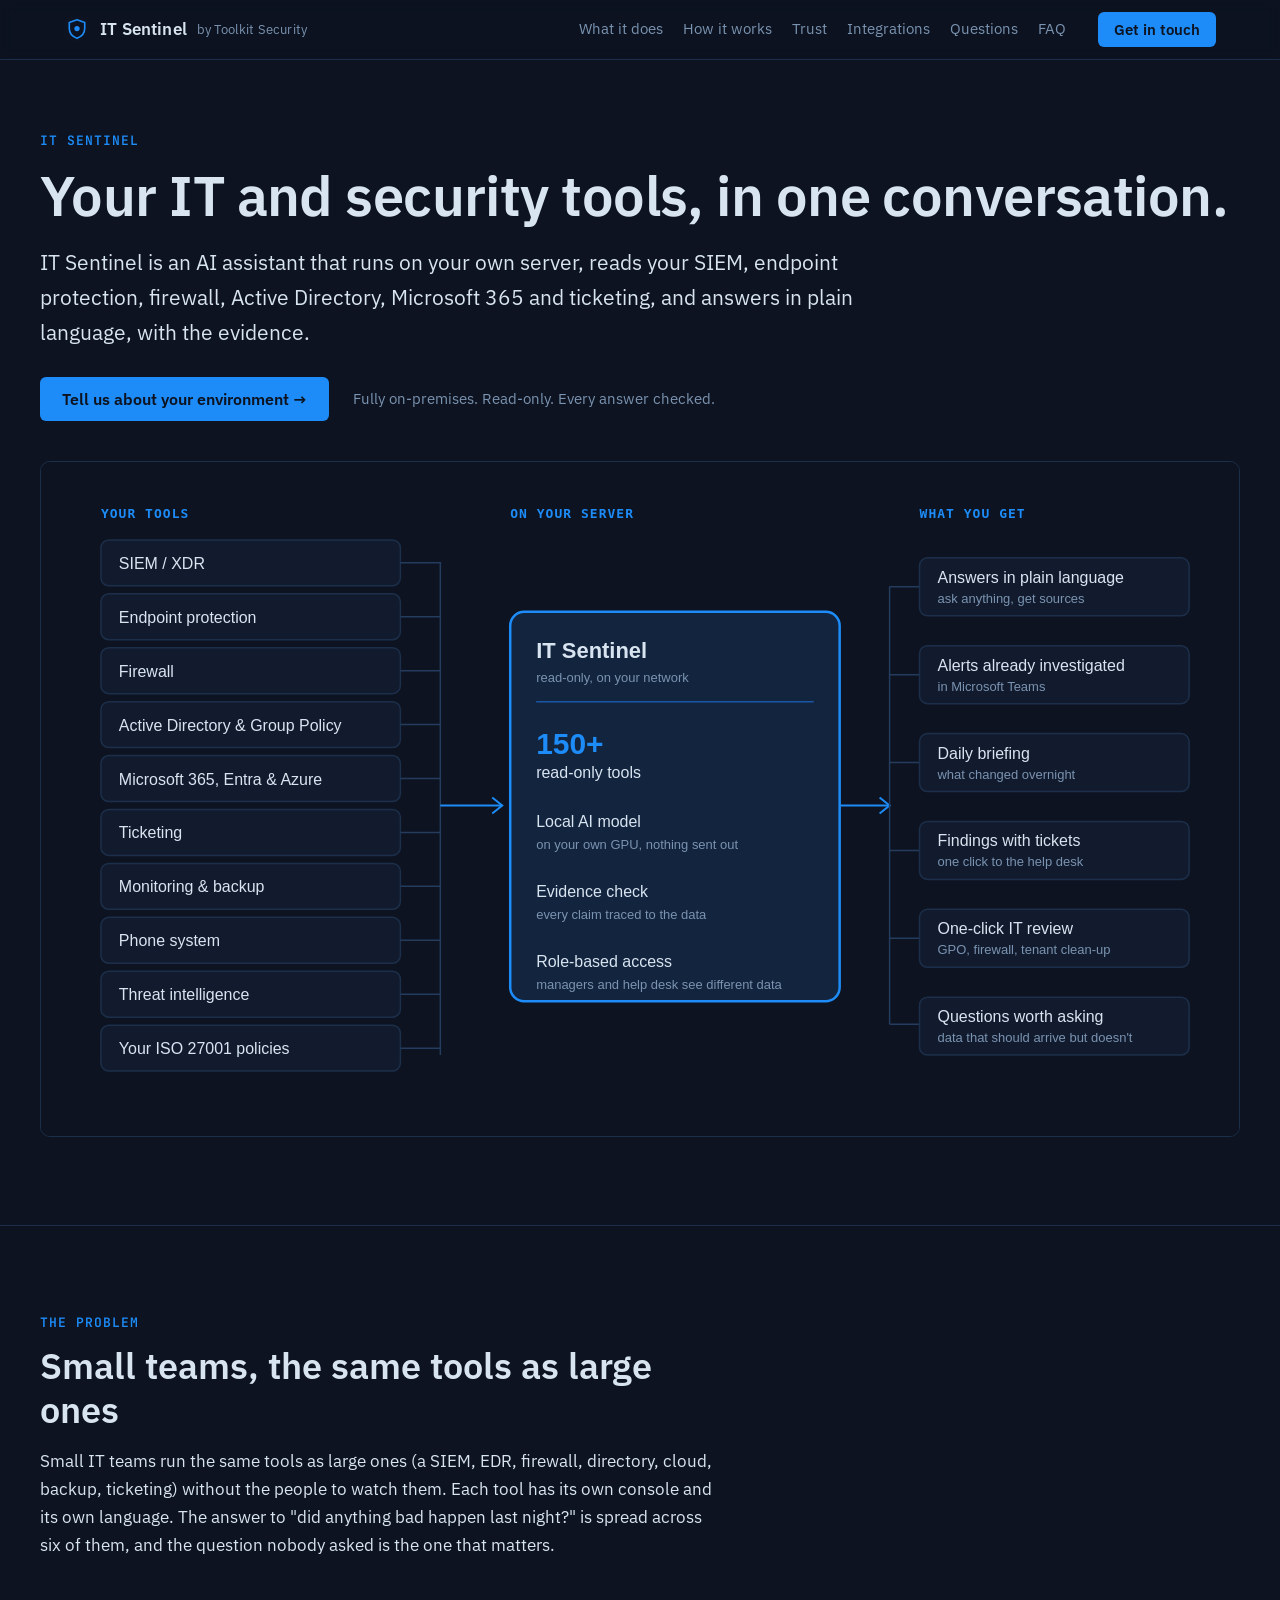
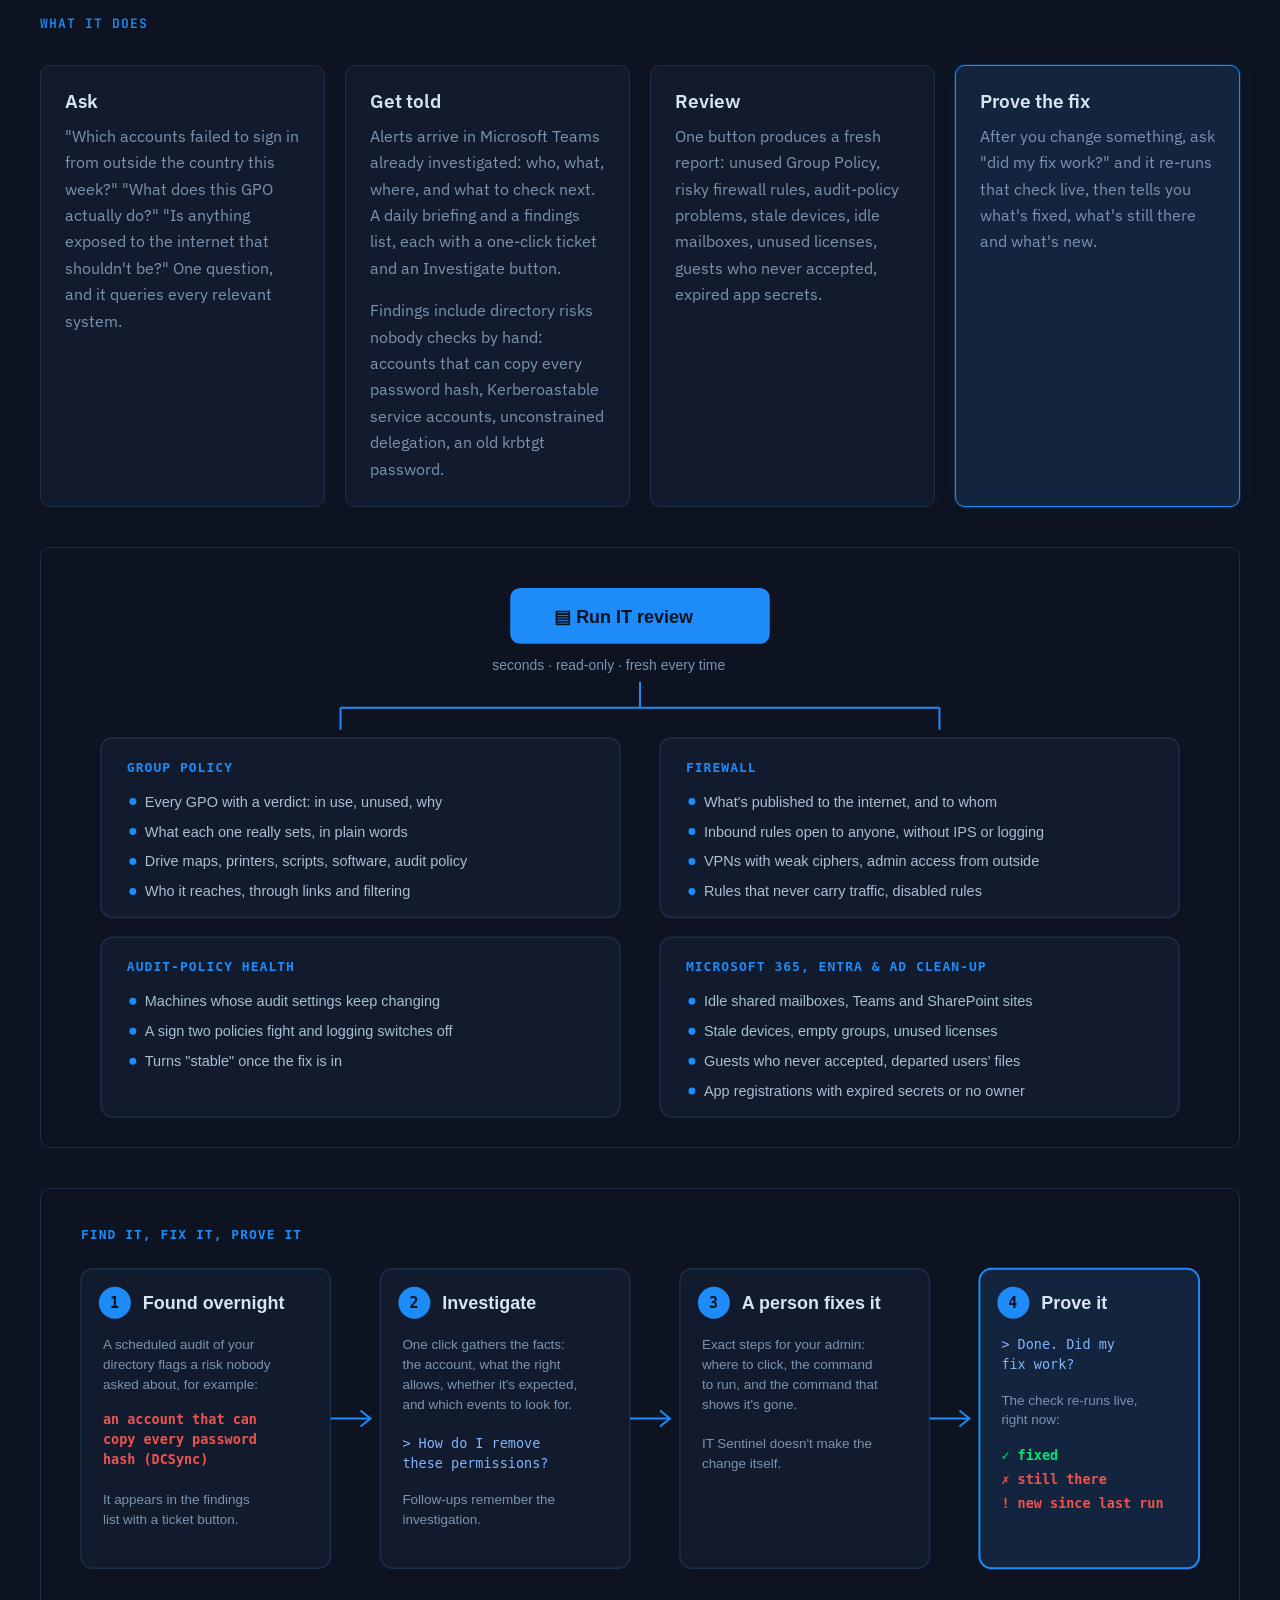
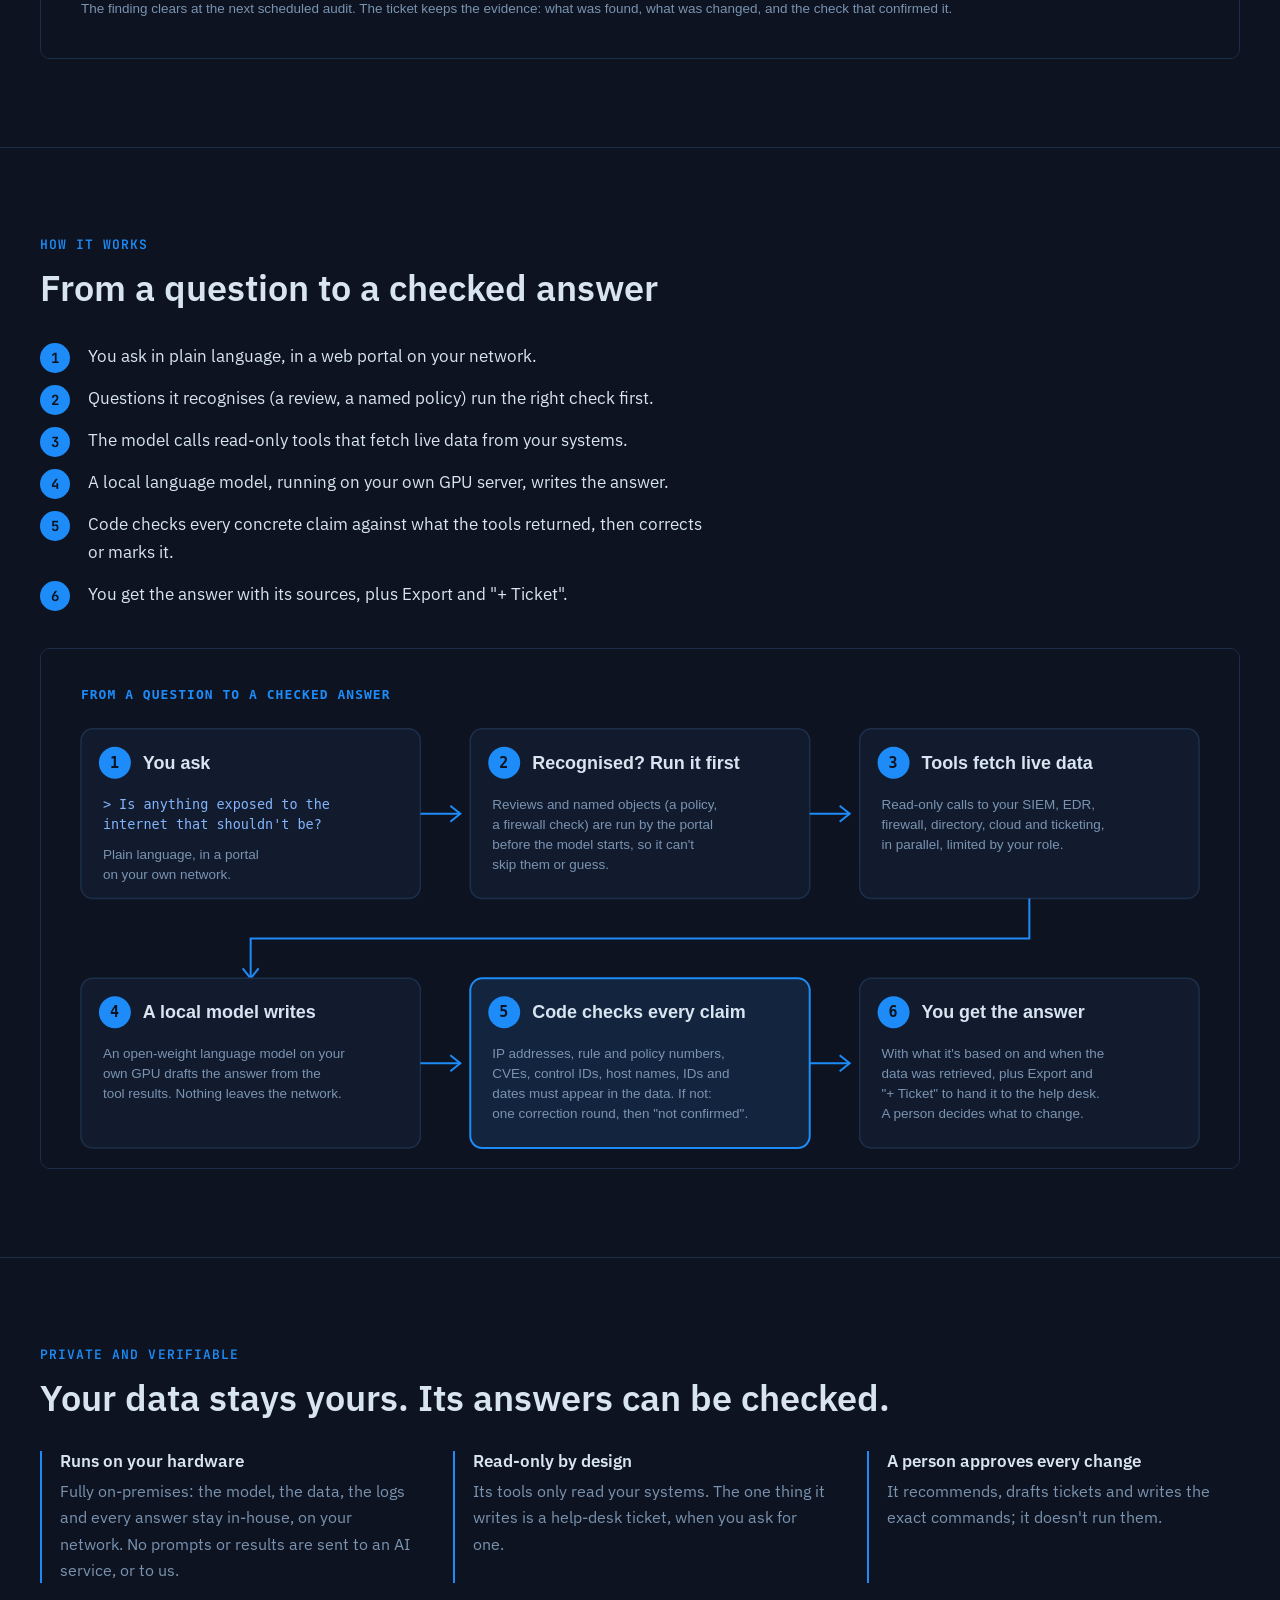
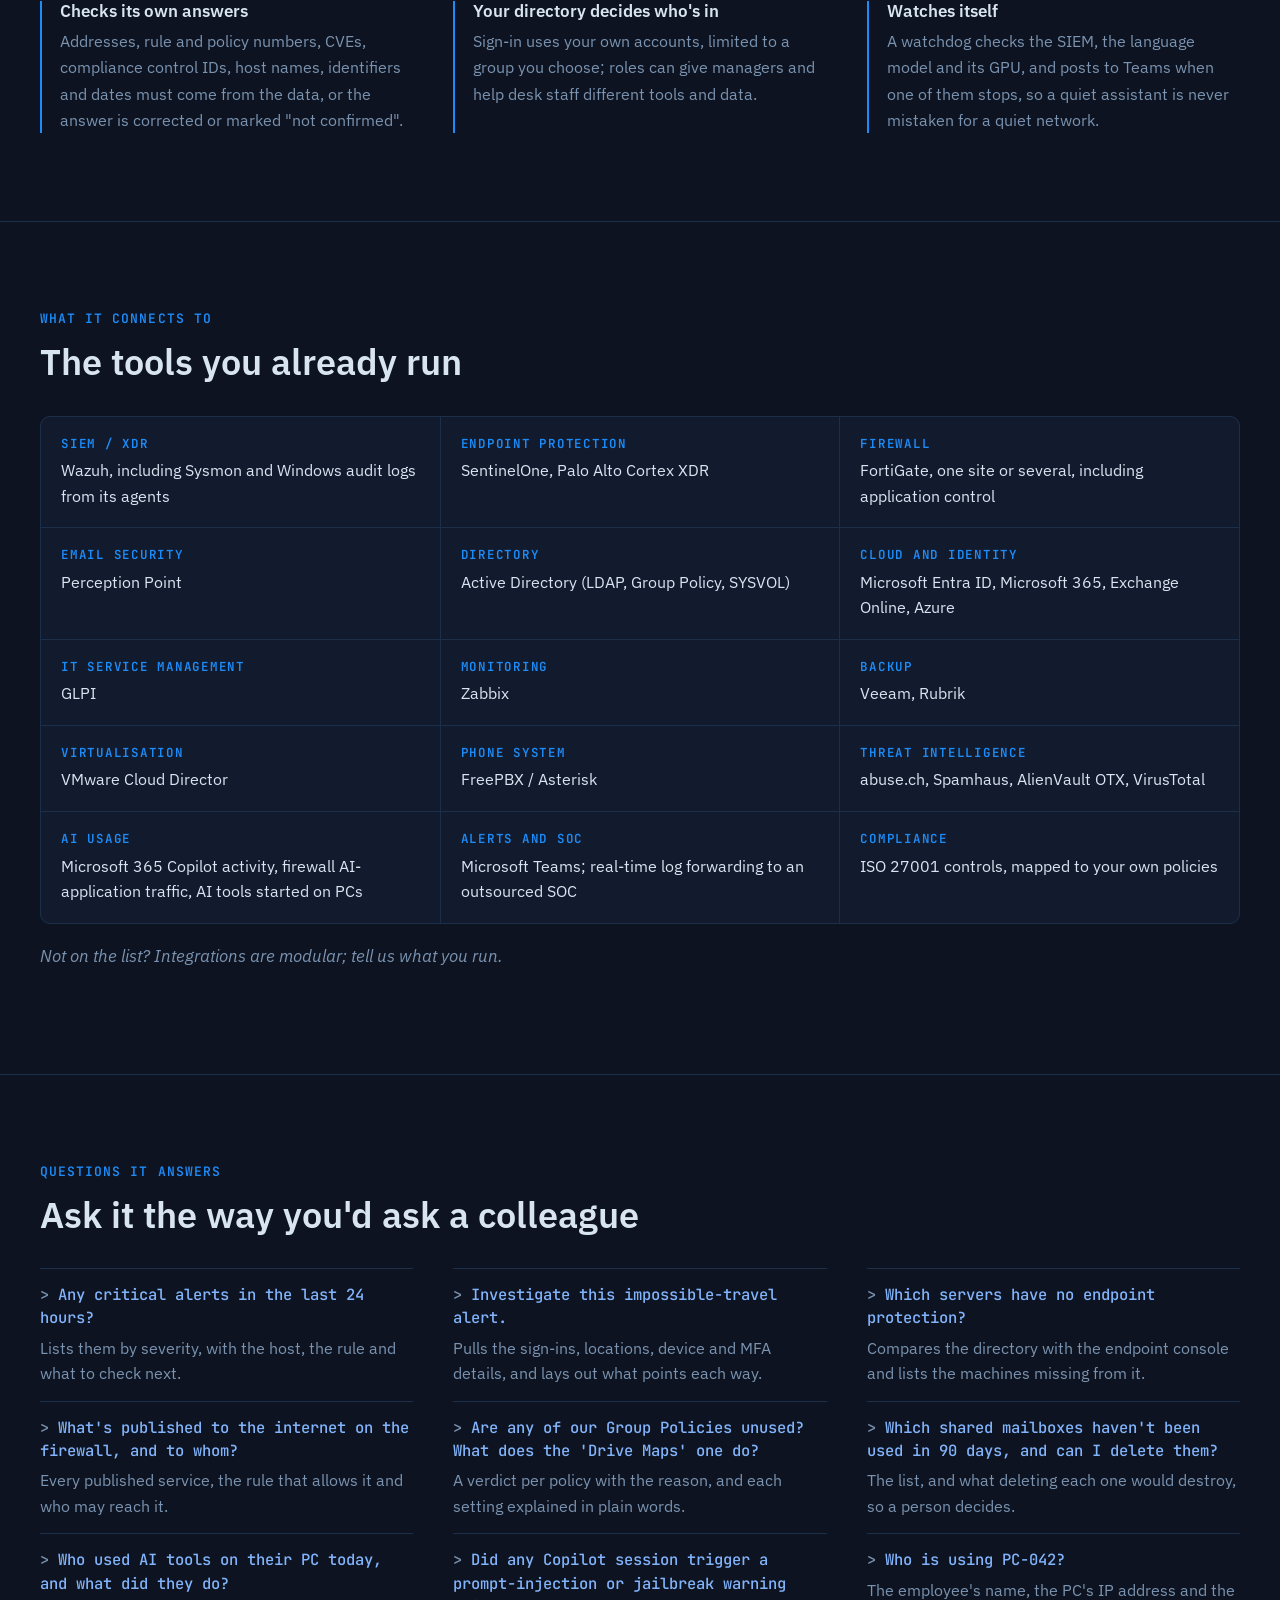
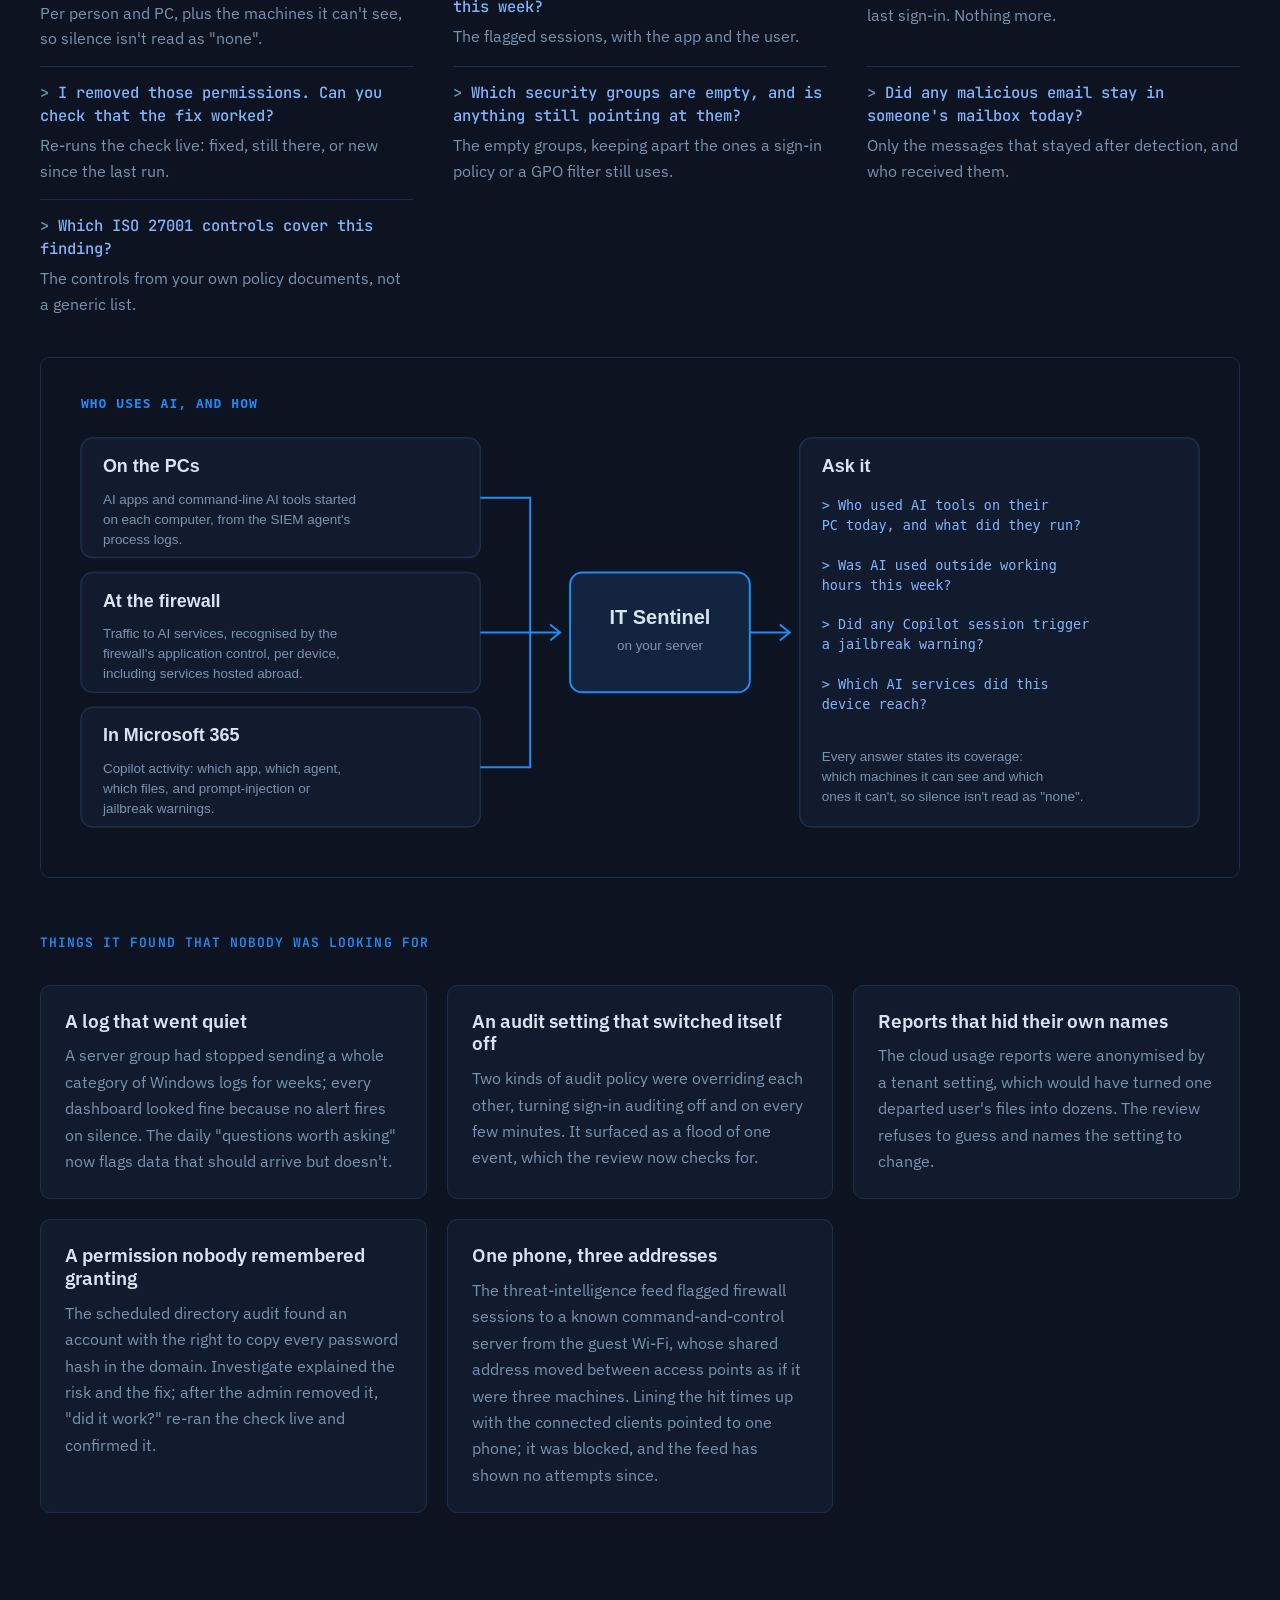
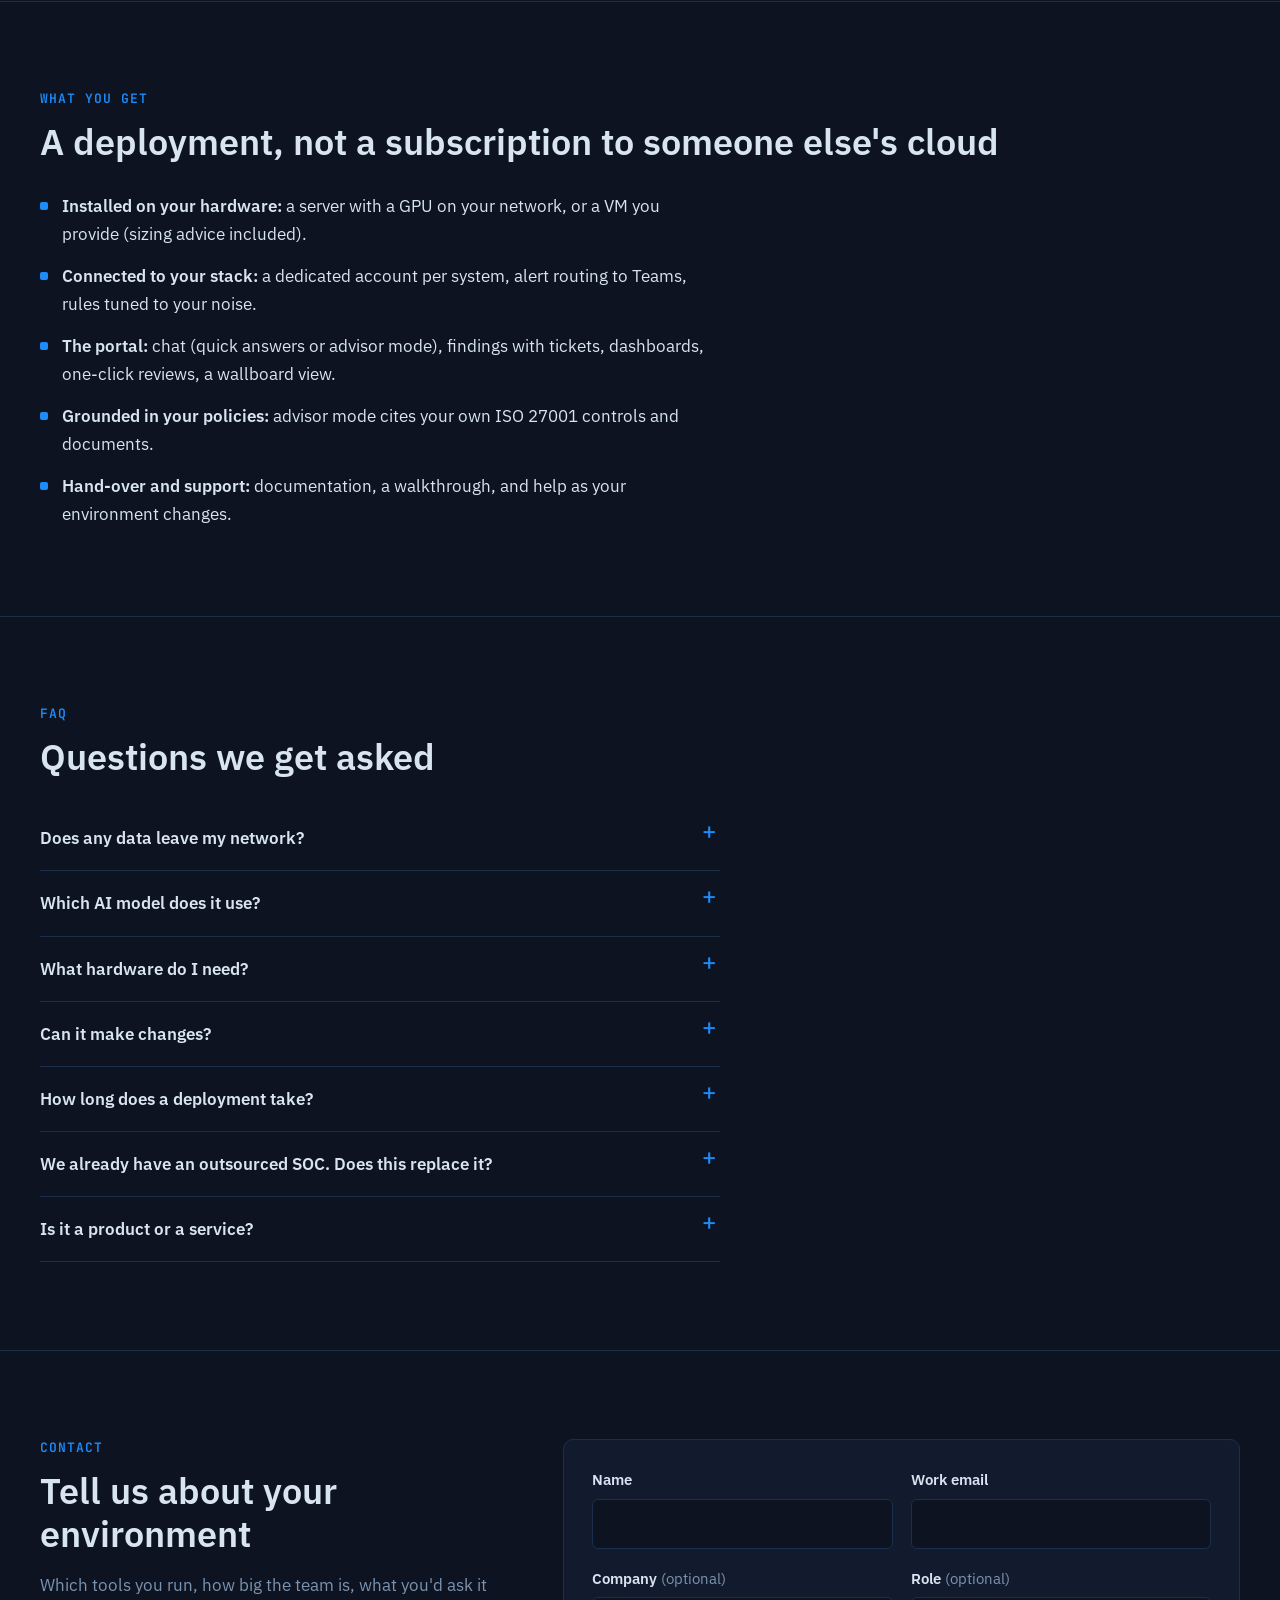
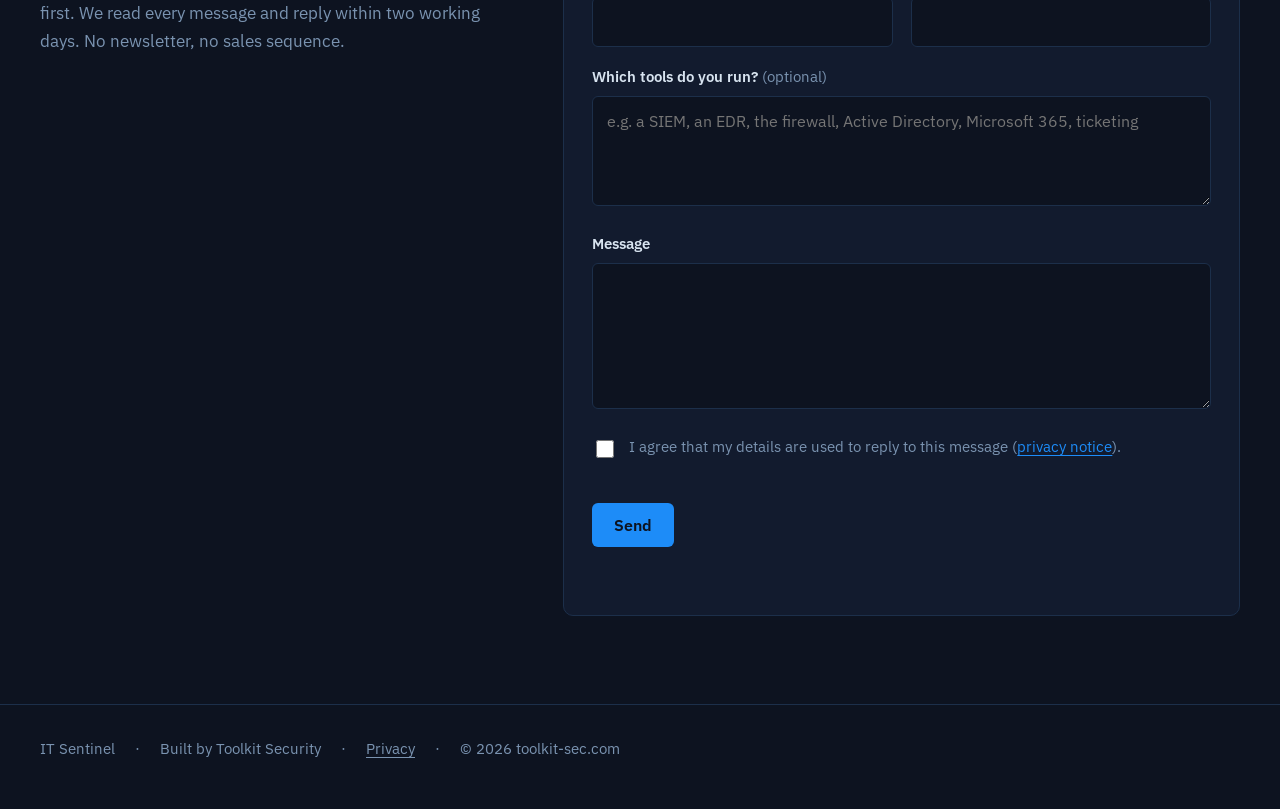
==== commit 929a133b: "Portal theme (slate + electric blue, JetBrains Mono, glow), Gemini review: form/body size limits, pr" ====
--- a/index.html
+++ b/index.html
@@ -6,7 +6,7 @@
   <title>IT Sentinel, built by Toolkit Security</title>
   <meta name="description" content="IT Sentinel is an AI assistant for IT and security teams that runs on your own server, reads your security and IT tools, and answers in plain language, with the evidence.">
   <link rel="canonical" href="https://toolkit-sec.com/">
-  <meta name="theme-color" content="#0E1217">
+  <meta name="theme-color" content="#0D1320">
   <meta property="og:type" content="website">
   <meta property="og:site_name" content="IT Sentinel">
   <meta property="og:title" content="IT Sentinel: your IT and security tools, in one conversation">
@@ -17,7 +17,7 @@
   <link rel="icon" href="/assets/favicon.svg" type="image/svg+xml">
   <link rel="preconnect" href="https://fonts.googleapis.com">
   <link rel="preconnect" href="https://fonts.gstatic.com" crossorigin>
-  <link rel="stylesheet" href="https://fonts.googleapis.com/css2?family=IBM+Plex+Mono:wght@400;500;600&family=IBM+Plex+Sans:wght@400;600;700&display=swap">
+  <link rel="stylesheet" href="https://fonts.googleapis.com/css2?family=JetBrains+Mono:wght@400;500;600&family=IBM+Plex+Sans:wght@400;600;700&display=swap">
   <link rel="stylesheet" href="/assets/css/site.css">
   <script src="https://challenges.cloudflare.com/turnstile/v0/api.js" async defer></script>
   <script src="/assets/js/site.js" defer></script>
@@ -318,21 +318,21 @@
         <form id="contact-form" action="/api/contact" method="post" novalidate>
           <div class="row2">
             <div><label for="f-name">Name</label>
-              <input id="f-name" name="name" type="text" autocomplete="name" maxlength="120" required></div>
+              <input id="f-name" name="name" type="text" autocomplete="name" maxlength="100" required></div>
             <div><label for="f-email">Work email</label>
-              <input id="f-email" name="email" type="email" autocomplete="email" maxlength="200" required></div>
+              <input id="f-email" name="email" type="email" autocomplete="email" maxlength="254" required></div>
           </div>
           <div class="row2">
             <div><label for="f-company">Company <span class="opt">(optional)</span></label>
-              <input id="f-company" name="company" type="text" autocomplete="organization" maxlength="160"></div>
+              <input id="f-company" name="company" type="text" autocomplete="organization" maxlength="100"></div>
             <div><label for="f-role">Role <span class="opt">(optional)</span></label>
-              <input id="f-role" name="role" type="text" autocomplete="organization-title" maxlength="120"></div>
+              <input id="f-role" name="role" type="text" autocomplete="organization-title" maxlength="100"></div>
           </div>
           <div><label for="f-tools">Which tools do you run? <span class="opt">(optional)</span></label>
-            <textarea id="f-tools" name="tools" maxlength="1000" rows="3"
+            <textarea id="f-tools" name="tools" maxlength="500" rows="3"
                       placeholder="e.g. a SIEM, an EDR, the firewall, Active Directory, Microsoft 365, ticketing"></textarea></div>
           <div><label for="f-message">Message</label>
-            <textarea id="f-message" name="message" maxlength="4000" rows="5" required></textarea></div>
+            <textarea id="f-message" name="message" maxlength="3000" rows="5" required></textarea></div>
           <label class="consent"><input type="checkbox" name="consent" value="on" required>
             <span>I agree that my details are used to reply to this message (<a href="/privacy">privacy notice</a>).</span></label>
           <div class="cf-turnstile" data-sitekey="REPLACE_WITH_TURNSTILE_SITE_KEY" data-theme="dark"></div>
--- a/assets/css/site.css
+++ b/assets/css/site.css
@@ -2,24 +2,29 @@
    All colours, fonts and radii are the tokens in :root. Change the theme there only. */
 
 :root {
-  --bg:          #0E1217;  /* page background */
-  --panel:       #151B23;  /* cards, header, form fields */
-  --panel-hot:   #1A1A12;  /* highlighted card */
-  --line:        #26303B;  /* borders, dividers */
-  --line-strong: #3A4654;  /* hover borders */
-  --text:        #E7E3D8;  /* body text */
-  --muted:       #8E98A4;  /* secondary text */
-  --accent:      #D89B00;  /* buttons, links, key labels (sparingly) */
-  --accent-ink:  #0E1217;  /* text on an accent background */
-  --accent-soft: rgba(216, 155, 0, .12);
-  --question:    #D89B00;  /* example questions, set in mono */
-  --ok:          #4FA37A;
-  --risk:        #D9673F;
+  --bg:            #0D1320;  /* page background */
+  --panel:         #121B2E;  /* cards, header, form fields */
+  --panel-alt:     #172238;
+  --panel-hot:     #13243E;  /* highlighted card */
+  --line:          #1C2F4A;  /* borders, dividers */
+  --line-strong:   #243D5E;  /* hover borders */
+  --accent-border: #1A56A5;
+  --text:          #D8E4F0;  /* body text */
+  --muted:         #7A93B0;  /* secondary text */
+  --question:      #82B4FB;  /* example questions, set in mono */
+  --accent:        #1D8CF8;  /* buttons, links, key labels (sparingly) */
+  --accent-ink:    #0D1320;  /* text on an accent background: keep dark, white fails AA */
+  --accent-hover:  #1565C0;  /* borders/lines only: dark text on it fails AA */
+  --accent-soft:   rgba(29, 140, 248, .12);
+  --glow:          rgba(29, 140, 248, .18);
+  --glow-soft:     rgba(29, 140, 248, .07);
+  --ok:            #00E676;
+  --risk:          #EF5350;
 
   --font-sans: 'IBM Plex Sans', system-ui, -apple-system, 'Segoe UI', Arial, sans-serif;
-  --font-mono: 'IBM Plex Mono', ui-monospace, 'Cascadia Code', Consolas, monospace;
-  --radius:    12px;
-  --radius-sm: 8px;
+  --font-mono: 'JetBrains Mono', ui-monospace, 'Cascadia Code', Menlo, Consolas, monospace;
+  --radius:    10px;
+  --radius-sm: 6px;
   --measure:   68ch;
   --wide:      1200px;
 }
@@ -75,7 +80,7 @@
   font: 600 16px/1 var(--font-sans); padding: 14px 22px; border-radius: var(--radius-sm);
   border: 0; cursor: pointer; text-decoration: none;
 }
-.btn:hover { filter: brightness(1.08); text-decoration: none; }
+.btn:hover { filter: brightness(1.08); text-decoration: none; box-shadow: 0 0 0 1px var(--glow), 0 0 22px var(--glow); }
 .btn-small { padding: 10px 16px; font-size: 15px; }
 .btn[disabled] { opacity: .6; cursor: progress; }
 
@@ -107,7 +112,7 @@
 /* ── Cards ──────────────────────────────────────────────── */
 .cards { display: grid; gap: 20px; grid-template-columns: repeat(auto-fit, minmax(250px, 1fr)); margin-top: 32px; }
 .card { background: var(--panel); border: 1px solid var(--line); border-radius: var(--radius); padding: 24px; }
-.card.hot { background: var(--panel-hot); border-color: var(--accent); }
+.card.hot { background: var(--panel-hot); border-color: var(--accent); box-shadow: 0 0 0 1px var(--glow), 0 0 22px var(--glow-soft); }
 .card h3 { margin-bottom: 10px; }
 .card p, .card li { color: var(--muted); font-size: 16px; }
 .card p:last-child { margin-bottom: 0; }
@@ -174,7 +179,7 @@
   width: 100%; background: var(--bg); color: var(--text); border: 1px solid var(--line);
   border-radius: var(--radius-sm); padding: 12px 14px; font: 400 16px/1.5 var(--font-sans);
 }
-input:focus, textarea:focus { border-color: var(--accent); outline: none; box-shadow: 0 0 0 3px var(--accent-soft); }
+input:focus, textarea:focus { border-color: var(--accent); outline: none; box-shadow: 0 0 0 3px var(--accent-soft), 0 0 18px var(--glow); }
 textarea { min-height: 110px; resize: vertical; }
 .consent { display: flex; gap: 12px; align-items: flex-start; font-weight: 400; color: var(--muted); }
 .consent input { margin-top: 5px; width: 18px; height: 18px; accent-color: var(--accent); flex: none; }
